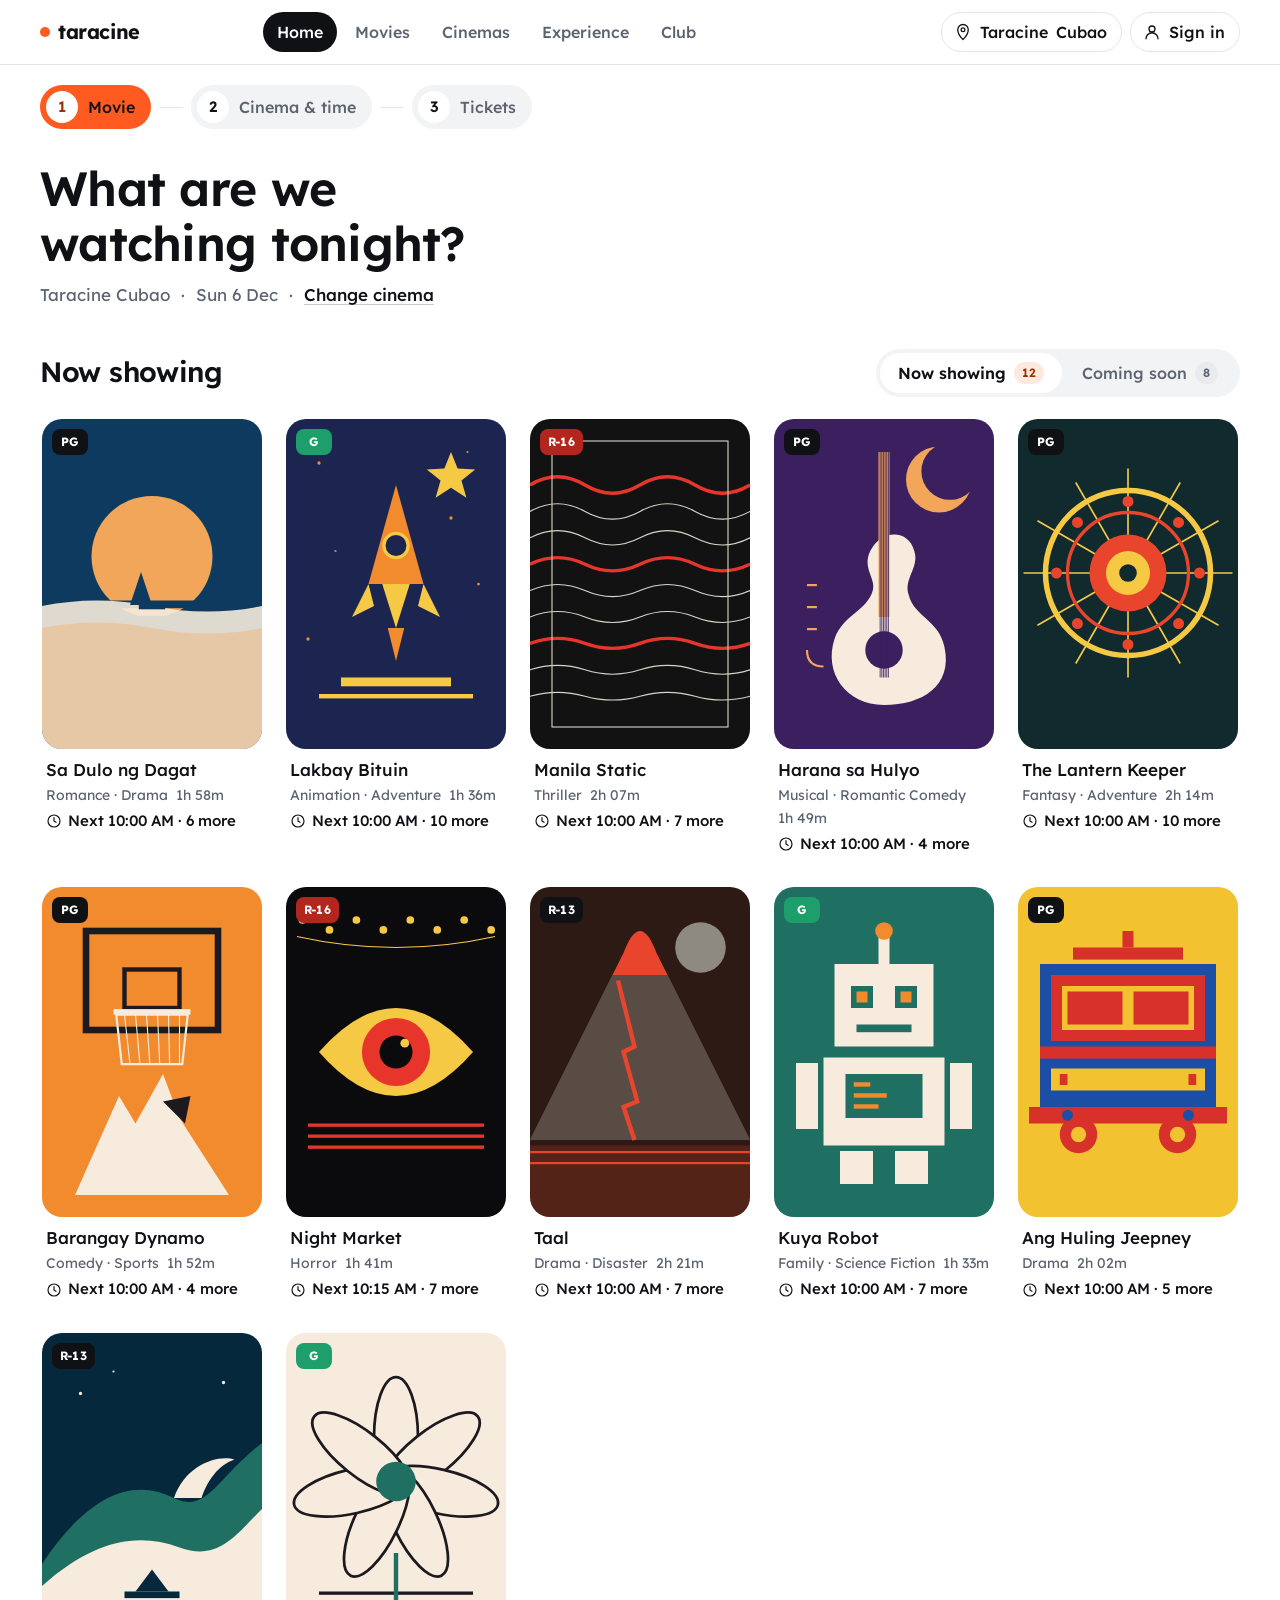
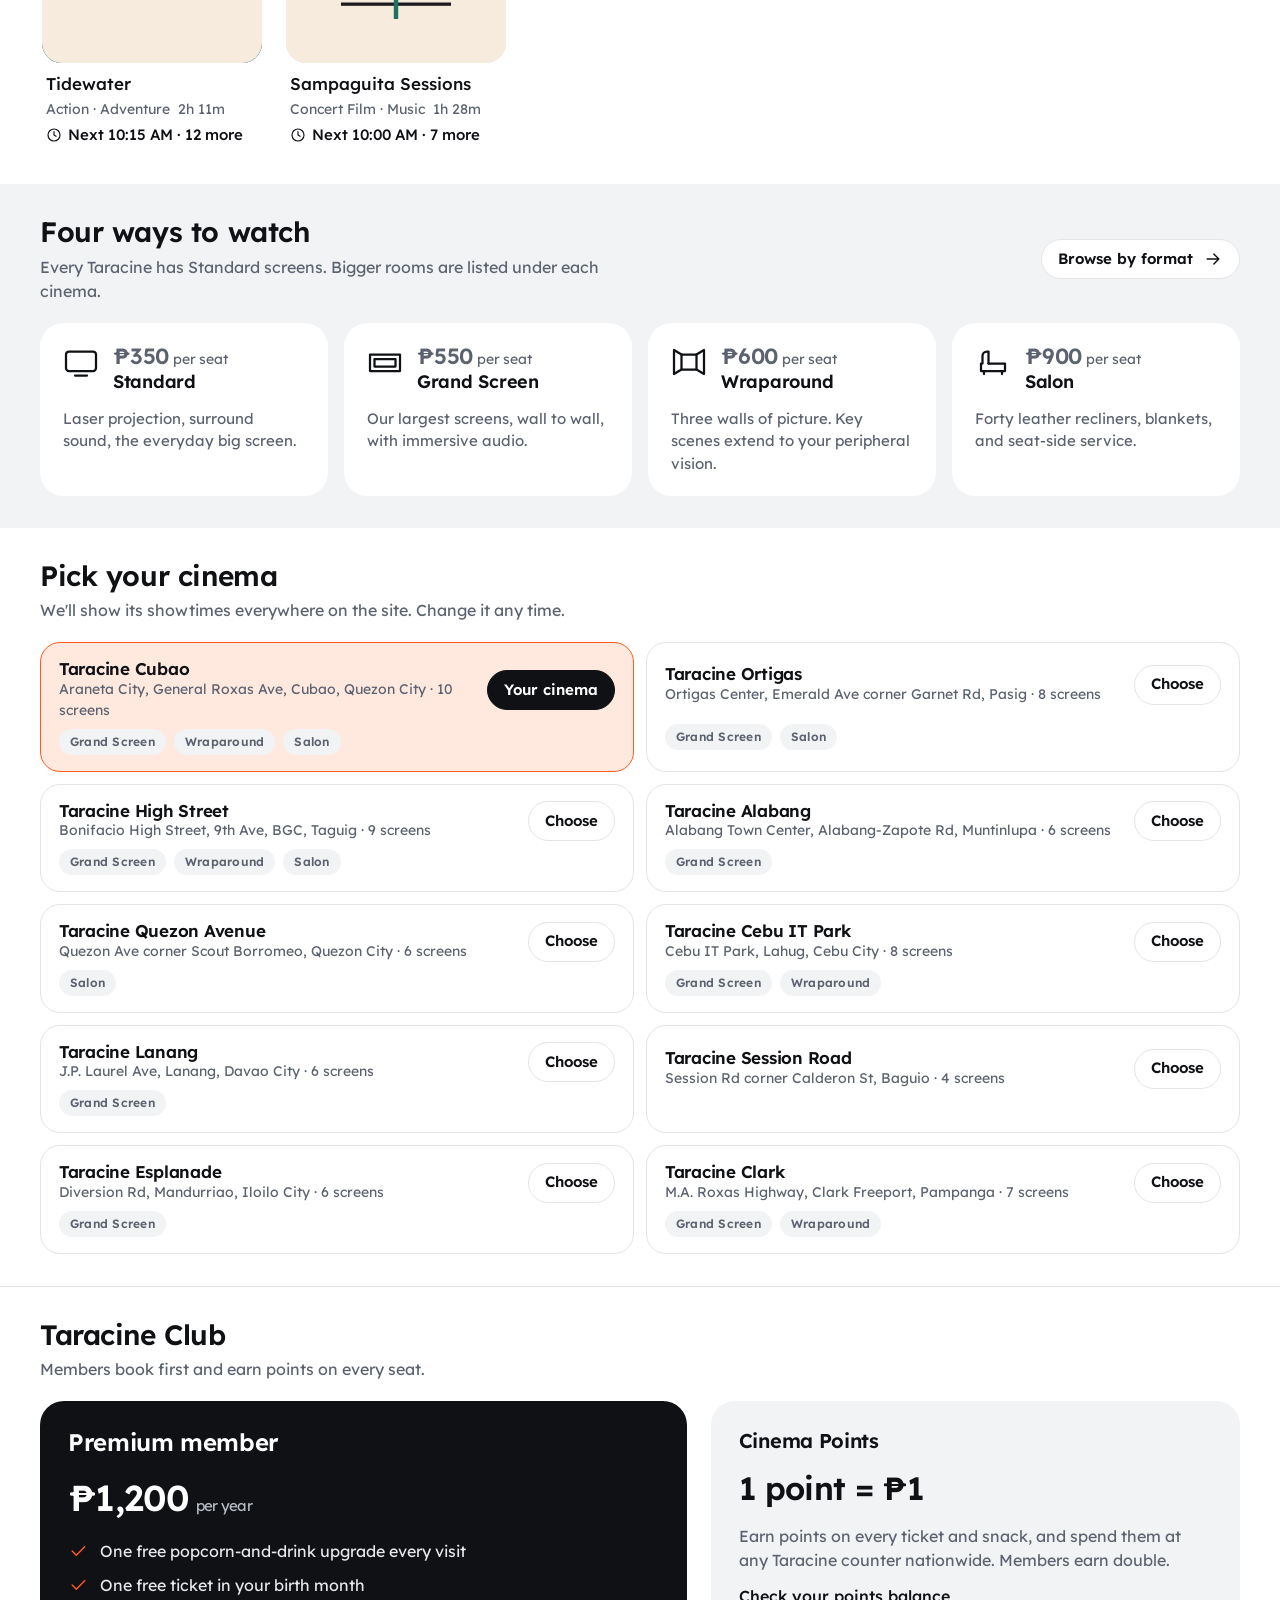
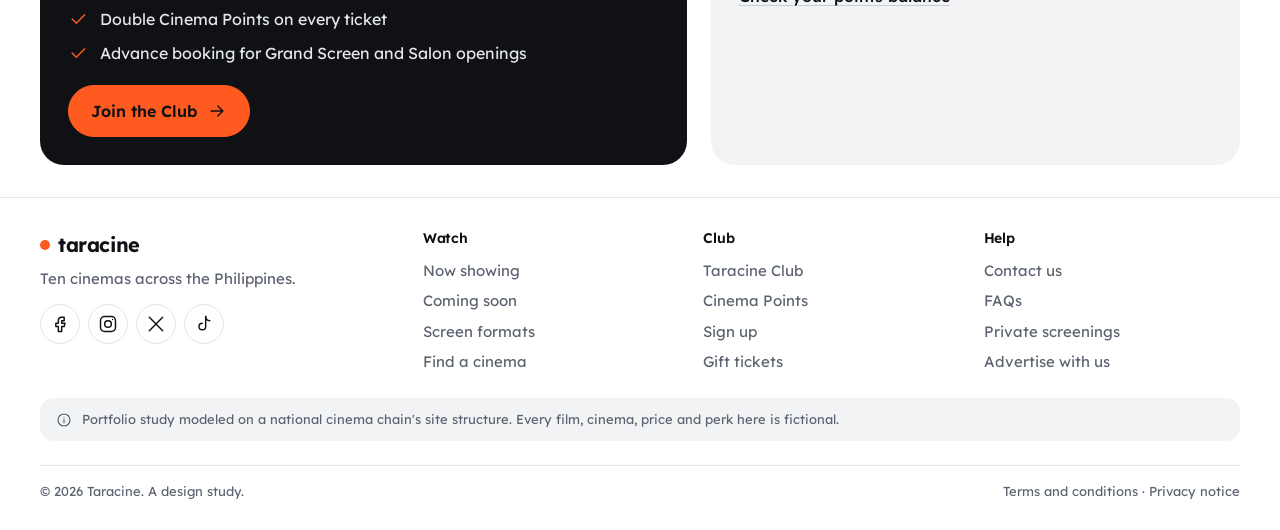
==== index.html @ 1848cc46 "Taracine: Kiosk Clarity cinema site (Home, Movies, Film detail) Portfolio study modeled on SM Cinema" ====
<!doctype html>
<html lang="en">
<head>
<title>Taracine — What are we watching tonight?</title>
<meta charset="utf-8">
<meta name="viewport" content="width=device-width, initial-scale=1, viewport-fit=cover">
<meta name="description" content="Taracine cinemas: tonight's films, next showtimes, and ten cinemas across the Philippines. A design study.">
<meta name="theme-color" content="#FFFFFF">
<link rel="preconnect" href="https://fonts.googleapis.com">
<link rel="preconnect" href="https://fonts.gstatic.com" crossorigin>
<link href="https://fonts.googleapis.com/css2?family=Lexend:wght@400;500;600;700&display=swap" rel="stylesheet">
<link rel="stylesheet" href="assets/css/taracine.css">
<link rel="icon" href="data:image/svg+xml,%3Csvg xmlns='http://www.w3.org/2000/svg' viewBox='0 0 32 32'%3E%3Crect width='32' height='32' rx='8' fill='%230F1115'/%3E%3Ccircle cx='16' cy='16' r='7' fill='%23FF5A1F'/%3E%3C/svg%3E">

</head>
<body data-page="home">
<svg xmlns="http://www.w3.org/2000/svg" style="display:none" aria-hidden="true">
  <symbol id="i-home" viewBox="0 0 24 24"><path d="M3 11l9-8 9 8v9a1 1 0 0 1-1 1h-5v-6h-6v6H4a1 1 0 0 1-1-1z"/></symbol>
  <symbol id="i-film" viewBox="0 0 24 24"><rect x="3" y="4" width="18" height="16" rx="3"/><path d="M8 4v16M16 4v16M3 9h5M3 15h5M16 9h5M16 15h5"/></symbol>
  <symbol id="i-pin" viewBox="0 0 24 24"><path d="M12 22s7-6.5 7-13a7 7 0 0 0-14 0c0 6.5 7 13 7 13z"/><circle cx="12" cy="9" r="2.5"/></symbol>
  <symbol id="i-ticket" viewBox="0 0 24 24"><path d="M3 9V7a2 2 0 0 1 2-2h14a2 2 0 0 1 2 2v2a3 3 0 0 0 0 6v2a2 2 0 0 1-2 2H5a2 2 0 0 1-2-2v-2a3 3 0 0 0 0-6z"/><path d="M13 5v14"/></symbol>
  <symbol id="i-user" viewBox="0 0 24 24"><circle cx="12" cy="8" r="4"/><path d="M4 21a8 8 0 0 1 16 0"/></symbol>
  <symbol id="i-chevron" viewBox="0 0 24 24"><path d="M6 9l6 6 6-6"/></symbol>
  <symbol id="i-arrow" viewBox="0 0 24 24"><path d="M5 12h14M13 6l6 6-6 6"/></symbol>
  <symbol id="i-check" viewBox="0 0 24 24"><path d="M5 12l5 5L20 7"/></symbol>
  <symbol id="i-info" viewBox="0 0 24 24"><circle cx="12" cy="12" r="9"/><path d="M12 11v5M12 8h.01"/></symbol>
  <symbol id="i-clock" viewBox="0 0 24 24"><circle cx="12" cy="12" r="9"/><path d="M12 7v5l3 2"/></symbol>
  <symbol id="i-cal" viewBox="0 0 24 24"><rect x="3" y="5" width="18" height="16" rx="3"/><path d="M3 10h18M8 3v4M16 3v4"/></symbol>
  <symbol id="i-play" viewBox="0 0 24 24"><path d="M7 5v14l11-7z"/></symbol>
  <symbol id="i-open" viewBox="0 0 24 24"><path d="M7 17L17 7M9 7h8v8"/></symbol>
  <symbol id="i-minus" viewBox="0 0 24 24"><path d="M6 12h12"/></symbol>
  <symbol id="i-plus" viewBox="0 0 24 24"><path d="M12 6v12M6 12h12"/></symbol>
  <symbol id="i-screen" viewBox="0 0 24 24"><rect x="2" y="5" width="20" height="13" rx="2"/><path d="M8 21h8"/></symbol>
  <symbol id="i-grand" viewBox="0 0 24 24"><path d="M2 7h20v11H2z"/><path d="M5 10h14v5H5z"/></symbol>
  <symbol id="i-wrap" viewBox="0 0 24 24"><path d="M7 7h10v10H7z"/><path d="M7 7L2 4v16l5-3M17 7l5-3v16l-5-3"/></symbol>
  <symbol id="i-salon" viewBox="0 0 24 24"><path d="M5 13V8a3 3 0 0 1 3-3h1v8"/><path d="M9 13h11v5H4v-5"/><path d="M6 18v2M18 18v2"/></symbol>
  <symbol id="i-fb" viewBox="0 0 24 24"><path d="M14 8h3V4h-3a4 4 0 0 0-4 4v3H7v4h3v6h4v-6h3l1-4h-4V8z"/></symbol>
  <symbol id="i-ig" viewBox="0 0 24 24"><rect x="3" y="3" width="18" height="18" rx="5"/><circle cx="12" cy="12" r="4"/><path d="M17.5 6.5h.01"/></symbol>
  <symbol id="i-x" viewBox="0 0 24 24"><path d="M4 4l16 16M20 4L4 20"/></symbol>
  <symbol id="i-tt" viewBox="0 0 24 24"><path d="M14 3v12a4 4 0 1 1-4-4"/><path d="M14 3c0 3 2 5 5 5"/></symbol>
</svg>

<header class="topbar">
  <div class="wrap topbar__in">
    <a class="wordmark" href="index.html"><i aria-hidden="true"></i>taracine</a>
    <nav class="nav" aria-label="Main">
      <a href="index.html" data-nav="home">Home</a>
      <a href="movies.html" data-nav="movies">Movies</a>
      <a href="index.html#cinemas" data-nav="cinemas">Cinemas</a>
      <a href="index.html#experience" data-nav="experience">Experience</a>
      <a href="index.html#club" data-nav="club">Club</a>
    </nav>
    <div class="topbar__right">
      <a class="pill" href="index.html#cinemas" id="cinema-pill" title="Your cinema"><svg class="icon"><use href="#i-pin"/></svg><span class="long">Taracine </span><span id="cinema-pill-name">Cubao</span></a>
      <a class="pill sign" href="#" id="sign-in"><svg class="icon"><use href="#i-user"/></svg>Sign in</a>
    </div>
  </div>
</header>

<main id="main">
<div class="wrap">
  <nav class="steps" aria-label="Booking steps">
    <span class="step" aria-current="step"><b>1</b><span>Movie</span></span><span class="sep" aria-hidden="true"></span>
    <span class="step"><b>2</b><span>Cinema &amp; time</span></span><span class="sep" aria-hidden="true"></span>
    <span class="step"><b>3</b><span>Tickets</span></span>
  </nav>
  <section class="hero">
    <h1>What are we watching tonight?</h1>
    <p class="sub"><span id="hero-cinema">Taracine Cubao</span> <span aria-hidden="true">·</span> <span id="hero-date">Today</span> <span aria-hidden="true">·</span> <a href="#cinemas">Change cinema</a></p>
  </section>
</div>

<section class="course" id="movies" aria-labelledby="now-title">
  <div class="wrap">
    <div class="course__head">
      <h2 id="now-title">Now showing</h2>
      <div class="seg" role="tablist" aria-label="Film lists">
        <button role="tab" id="tab-now" aria-selected="true" aria-controls="grid-now" data-status="now">Now showing <span class="count" id="count-now"></span></button>
        <button role="tab" id="tab-soon" aria-selected="false" aria-controls="grid-soon" data-status="soon">Coming soon <span class="count" id="count-soon"></span></button>
      </div>
    </div>
    <div class="tiles" id="grid-now" role="tabpanel" aria-labelledby="tab-now"></div>
    <div class="tiles" id="grid-soon" role="tabpanel" aria-labelledby="tab-soon" hidden></div>
  </div>
</section>

<section class="course course--panel" id="experience" aria-labelledby="exp-title">
  <div class="wrap">
    <div class="course__head">
      <div class="lead"><h2 id="exp-title">Four ways to watch</h2><p>Every Taracine has Standard screens. Bigger rooms are listed under each cinema.</p></div>
      <a class="btn btn--ghost btn--sm" href="movies.html">Browse by format<svg class="icon"><use href="#i-arrow"/></svg></a>
    </div>
    <div class="formats">
      <div class="format"><svg class="icon"><use href="#i-screen"/></svg><h3>Standard</h3><p>Laser projection, surround sound, the everyday big screen.</p><p class="price">₱350<small>per seat</small></p></div>
      <div class="format"><svg class="icon"><use href="#i-grand"/></svg><h3>Grand Screen</h3><p>Our largest screens, wall to wall, with immersive audio.</p><p class="price">₱550<small>per seat</small></p></div>
      <div class="format"><svg class="icon"><use href="#i-wrap"/></svg><h3>Wraparound</h3><p>Three walls of picture. Key scenes extend to your peripheral vision.</p><p class="price">₱600<small>per seat</small></p></div>
      <div class="format"><svg class="icon"><use href="#i-salon"/></svg><h3>Salon</h3><p>Forty leather recliners, blankets, and seat-side service.</p><p class="price">₱900<small>per seat</small></p></div>
    </div>
  </div>
</section>

<section class="course" id="cinemas" aria-labelledby="cin-title">
  <div class="wrap">
    <div class="course__head">
      <div class="lead"><h2 id="cin-title">Pick your cinema</h2><p>We'll show its showtimes everywhere on the site. Change it any time.</p></div>
    </div>
    <div class="cinemas" id="cinema-list"></div>
  </div>
</section>

<section class="course" id="club" aria-labelledby="club-title">
  <div class="wrap">
    <div class="course__head"><div class="lead"><h2 id="club-title">Taracine Club</h2><p>Members book first and earn points on every seat.</p></div></div>
    <div class="club">
      <div class="club__card">
        <h3>Premium member</h3>
        <p class="price">₱1,200<small>per year</small></p>
        <ul>
          <li><svg class="icon"><use href="#i-check"/></svg>One free popcorn-and-drink upgrade every visit</li>
          <li><svg class="icon"><use href="#i-check"/></svg>One free ticket in your birth month</li>
          <li><svg class="icon"><use href="#i-check"/></svg>Double Cinema Points on every ticket</li>
          <li><svg class="icon"><use href="#i-check"/></svg>Advance booking for Grand Screen and Salon openings</li>
        </ul>
        <a class="btn" href="#">Join the Club<svg class="icon"><use href="#i-arrow"/></svg></a>
      </div>
      <div class="club__points">
        <h3>Cinema Points</h3>
        <p class="big">1 point = ₱1</p>
        <p>Earn points on every ticket and snack, and spend them at any Taracine counter nationwide. Members earn double.</p>
        <a class="link" href="#">Check your points balance</a>
      </div>
    </div>
  </div>
</section>

<div class="continue" id="continue" data-show="false" aria-live="polite">
  <div class="wrap continue__in">
    <div class="continue__art"><img id="continue-art" src="data:image/svg+xml,%3Csvg xmlns=%27http://www.w3.org/2000/svg%27 viewBox=%270 0 2 3%27%3E%3Crect width=%272%27 height=%273%27 fill=%27%23F2F3F5%27/%3E%3C/svg%3E" alt="" width="40" height="60"></div>
    <div class="continue__text"><b id="continue-title"></b><span id="continue-sub"></span></div>
    <a class="btn" id="continue-btn" href="#">Continue<svg class="icon"><use href="#i-arrow"/></svg></a>
  </div>
</div>

</main>
<footer class="footer">
  <div class="wrap">
    <div class="footer__grid">
      <div class="footer__brand">
        <span class="wordmark"><i aria-hidden="true"></i>taracine</span>
        <p class="muted">Ten cinemas across the Philippines.</p>
        <div class="footer__social">
          <a href="#" aria-label="Taracine on Facebook"><svg class="icon"><use href="#i-fb"/></svg></a>
          <a href="#" aria-label="Taracine on Instagram"><svg class="icon"><use href="#i-ig"/></svg></a>
          <a href="#" aria-label="Taracine on X"><svg class="icon"><use href="#i-x"/></svg></a>
          <a href="#" aria-label="Taracine on TikTok"><svg class="icon"><use href="#i-tt"/></svg></a>
        </div>
      </div>
      <div><h3>Watch</h3><ul><li><a href="movies.html">Now showing</a></li><li><a href="movies.html#soon">Coming soon</a></li><li><a href="index.html#experience">Screen formats</a></li><li><a href="index.html#cinemas">Find a cinema</a></li></ul></div>
      <div><h3>Club</h3><ul><li><a href="index.html#club">Taracine Club</a></li><li><a href="index.html#club">Cinema Points</a></li><li><a href="#">Sign up</a></li><li><a href="#">Gift tickets</a></li></ul></div>
      <div><h3>Help</h3><ul><li><a href="#">Contact us</a></li><li><a href="#">FAQs</a></li><li><a href="#">Private screenings</a></li><li><a href="#">Advertise with us</a></li></ul></div>
    </div>
    <p class="notice"><svg class="icon"><use href="#i-info"/></svg><span>Portfolio study modeled on a national cinema chain's site structure. Every film, cinema, price and perk here is fictional.</span></p>
    <div class="footer__legal"><span>© 2026 Taracine. A design study.</span><span><a href="#">Terms and conditions</a> · <a href="#">Privacy notice</a></span></div>
  </div>
</footer>

<nav class="tabbar" aria-label="Sections">
  <a href="index.html" data-nav="home"><svg class="icon"><use href="#i-home"/></svg>Home</a>
  <a href="movies.html" data-nav="movies"><svg class="icon"><use href="#i-film"/></svg>Movies</a>
  <a href="index.html#cinemas" data-nav="cinemas"><svg class="icon"><use href="#i-pin"/></svg>Cinemas</a>
  <a href="#" id="tab-tickets"><svg class="icon"><use href="#i-ticket"/></svg>Tickets</a>
  <a href="#" id="tab-account"><svg class="icon"><use href="#i-user"/></svg>Account</a>
</nav>

<script src="assets/js/data.js"></script>
<script src="assets/js/app.js"></script>
</body>
</html>
---- assets/css/taracine.css ----
/* Taracine — Kiosk Clarity
   One task per course, oversized targets, a visible step rail, one orange accent rationed by role.
   One typeface (Lexend). White ground, light panels, hairlines. No gradients, no glow, no shadows. */

:root {
  --bg: #FFFFFF;
  --panel: #F2F3F5;
  --panel-2: #E9EBEF;
  --line: #E3E5E9;
  --ink: #0F1115;
  --mid: #5C6370;
  --accent: #FF5A1F;
  --accent-hover: #E84A12;
  --accent-soft: #FFE9DF;
  --accent-ink: #9A3208;
  --on-accent: #0F1115;
  --on-accent-soft: #4A1C09;
  --ok: #1E9E6A;
  --ok-soft: #E3F5EC;
  --warn-ink: #8A4B00;
  --font: "Lexend", system-ui, -apple-system, "Segoe UI", Roboto, sans-serif;
  --r: 20px;
  --r-lg: 24px;
  --r-pill: 999px;
  --max: 1200px;
  --gutter: 24px;
  --tap: 48px;
  --t: 180ms cubic-bezier(0.2, 0.8, 0.2, 1);
}

*, *::before, *::after { box-sizing: border-box; }
html { -webkit-text-size-adjust: 100%; scroll-behavior: smooth; scroll-padding-top: 88px; }
body { margin: 0; background: var(--bg); color: var(--ink); font-family: var(--font); font-size: 1rem; line-height: 1.5; font-feature-settings: "tnum" 1; padding-bottom: 0; }
img, svg { display: block; max-width: 100%; }
[hidden] { display: none !important; }
button, input, select { font: inherit; color: inherit; }
button { cursor: pointer; }
a { color: inherit; text-decoration: none; }
h1, h2, h3 { margin: 0; font-weight: 600; line-height: 1.15; letter-spacing: -0.015em; text-wrap: balance; }
h1 { font-size: 2.5rem; }
h2 { font-size: 1.75rem; }
h3 { font-size: 1.25rem; }
p { margin: 0; }
ul { margin: 0; padding: 0; list-style: none; }
.visually-hidden { position: absolute !important; width: 1px; height: 1px; overflow: hidden; clip: rect(0 0 0 0); white-space: nowrap; }
.muted { color: var(--mid); }

::selection { background: var(--accent-soft); color: var(--ink); }
:focus-visible { outline: 3px solid var(--accent); outline-offset: 2px; border-radius: 6px; }
html { scrollbar-color: #C7CBD2 var(--panel); }
::-webkit-scrollbar { width: 10px; height: 10px; }
::-webkit-scrollbar-track { background: var(--panel); }
::-webkit-scrollbar-thumb { background: #C7CBD2; border-radius: 10px; border: 2px solid var(--panel); }
input { caret-color: var(--accent); accent-color: var(--accent); }

.icon { width: 20px; height: 20px; stroke: currentColor; fill: none; stroke-width: 1.75; stroke-linecap: round; stroke-linejoin: round; flex-shrink: 0; }
.wrap { width: min(var(--max), 100% - var(--gutter) * 2); margin-inline: auto; }

/* ---------- top bar ---------- */
.topbar { position: sticky; top: 0; z-index: 30; background: rgba(255,255,255,0.92); backdrop-filter: saturate(140%) blur(10px); -webkit-backdrop-filter: saturate(140%) blur(10px); border-bottom: 1px solid var(--line); }
.topbar__in { height: 64px; display: flex; align-items: center; gap: 16px; }
.wordmark { display: inline-flex; align-items: center; gap: 8px; font-weight: 700; font-size: 1.25rem; letter-spacing: -0.02em; }
.wordmark i { width: 10px; height: 10px; border-radius: 50%; background: var(--accent); display: inline-block; }
.nav { display: flex; gap: 4px; margin-inline: auto; }
.nav a { display: inline-flex; align-items: center; height: 40px; padding: 0 14px; border-radius: var(--r-pill); font-weight: 500; color: var(--mid); transition: background var(--t), color var(--t); }
.nav a:hover { background: var(--panel); color: var(--ink); }
.nav a[aria-current="page"] { background: var(--ink); color: #fff; }
.topbar__right { display: flex; align-items: center; gap: 8px; margin-left: auto; }
.pill { display: inline-flex; align-items: center; gap: 8px; height: 40px; padding: 0 14px 0 12px; border-radius: var(--r-pill); border: 1px solid var(--line); background: var(--bg); font-weight: 500; white-space: nowrap; transition: background var(--t), border-color var(--t); }
.pill:hover { background: var(--panel); border-color: var(--panel-2); }
.pill .icon { width: 18px; height: 18px; }
.pill--ink { background: var(--ink); color: #fff; border-color: var(--ink); }
.pill--ink:hover { background: #2A2D33; border-color: #2A2D33; }

/* ---------- step rail ---------- */
.steps { display: flex; align-items: center; gap: 8px; padding: 20px 0 8px; overflow-x: auto; scrollbar-width: none; }
.steps::-webkit-scrollbar { display: none; }
.step { display: inline-flex; align-items: center; gap: 10px; min-height: 44px; padding: 6px 16px 6px 6px; border-radius: var(--r-pill); background: var(--panel); color: var(--mid); font-weight: 500; white-space: nowrap; transition: background var(--t), color var(--t); }
.step b { display: grid; place-items: center; width: 32px; height: 32px; border-radius: 50%; background: var(--bg); color: var(--ink); font-weight: 600; font-size: 0.9375rem; }
.step[aria-current="step"] { background: var(--accent); color: var(--on-accent); }
.step[aria-current="step"] b { background: #fff; color: var(--accent-ink); }
.step.done { background: var(--ok-soft); color: var(--ok); }
.step.done b { background: var(--ok); color: #fff; }
.step.done b .icon { width: 16px; height: 16px; stroke-width: 2.5; }
.steps .sep { width: 24px; height: 1px; background: var(--line); flex-shrink: 0; }
a.step:hover { background: var(--panel-2); color: var(--ink); }
a.step[aria-current="step"]:hover { background: var(--accent-hover); color: var(--on-accent); }

/* ---------- hero ---------- */
.hero { padding: 24px 0 8px; display: flex; flex-direction: column; gap: 10px; }
.hero h1 { font-size: clamp(2rem, 1.3rem + 2.4vw, 3rem); max-width: 18ch; }
.hero .sub { color: var(--mid); font-size: 1.0625rem; line-height: 1.6; }
.hero .sub > * + * { margin-left: 6px; }
.hero .sub > span + span:last-child:not([id]) { margin-left: 0; }
.hero .sub a, .link { color: var(--ink); font-weight: 500; text-decoration: underline; text-underline-offset: 3px; text-decoration-color: #C7CBD2; }
.hero .sub a:hover, .link:hover { text-decoration-color: var(--ink); }

/* ---------- courses ---------- */
.course { padding: 32px 0; }
.course + .course { border-top: 1px solid var(--line); }
.course--panel { background: var(--panel); border-top: 0 !important; }
.course--panel + .course { border-top: 0; }
.course__head { display: flex; align-items: center; justify-content: space-between; gap: 16px; flex-wrap: wrap; margin-bottom: 20px; }
.course__head p { color: var(--mid); max-width: 56ch; }
.course__head .lead { flex: 1 1 320px; display: flex; flex-direction: column; gap: 6px; }

/* segmented control */
.seg { display: inline-flex; padding: 4px; background: var(--panel); border-radius: var(--r-pill); gap: 2px; }
.course--panel .seg { background: var(--panel-2); }
.seg button { height: 40px; padding: 0 18px; white-space: nowrap; border: 0; border-radius: var(--r-pill); background: transparent; color: var(--mid); font-weight: 500; display: inline-flex; align-items: center; gap: 8px; transition: background var(--t), color var(--t); }
.seg button:hover { color: var(--ink); }
.seg button[aria-selected="true"] { background: var(--bg); color: var(--ink); font-weight: 600; }
.seg .count { font-size: 0.75rem; font-weight: 600; background: var(--panel-2); color: var(--mid); padding: 2px 8px; border-radius: var(--r-pill); }
.seg button[aria-selected="true"] .count { background: var(--accent-soft); color: var(--accent-ink); }

/* chips */
.chips { display: flex; flex-wrap: wrap; gap: 8px; }
.chip { display: inline-flex; align-items: center; gap: 6px; height: 36px; padding: 0 14px; border-radius: var(--r-pill); border: 1px solid var(--line); background: var(--bg); font-size: 0.9375rem; font-weight: 500; color: var(--ink); transition: background var(--t), border-color var(--t), color var(--t); }
button.chip:hover:not([aria-pressed="true"]) { background: var(--panel); }
.chip[aria-pressed="true"] { background: var(--ink); color: #fff; border-color: var(--ink); }
.chip--sm { height: 26px; padding: 0 10px; font-size: 0.75rem; font-weight: 600; letter-spacing: 0.02em; background: var(--panel); border-color: transparent; color: var(--mid); }
.rating { display: inline-grid; place-items: center; height: 26px; min-width: 36px; padding: 0 8px; border-radius: 8px; background: var(--ink); color: #fff; font-size: 0.75rem; font-weight: 700; letter-spacing: 0.02em; }
.rating--g { background: var(--ok); }
.rating--r16, .rating--r18 { background: #B3261E; }

/* buttons */
.btn { display: inline-flex; align-items: center; justify-content: center; gap: 10px; height: 52px; padding: 0 22px; border-radius: var(--r-pill); border: 1px solid var(--accent); background: var(--accent); color: var(--on-accent); font-weight: 600; font-size: 1rem; white-space: nowrap; transition: background var(--t), border-color var(--t), transform var(--t); }
.btn:hover { background: var(--accent-hover); border-color: var(--accent-hover); }
.btn:active { transform: scale(0.98); }
.btn:disabled { background: var(--panel-2); border-color: var(--panel-2); color: var(--mid); cursor: not-allowed; transform: none; }
.btn--ghost { background: var(--bg); color: var(--ink); border-color: var(--line); }
.btn--ghost:hover { background: var(--panel); border-color: var(--panel-2); }
.btn--ink { background: var(--ink); border-color: var(--ink); color: #fff; }
.btn--ok { color: #fff; }
.btn--ink:hover { background: #2A2D33; border-color: #2A2D33; }
.btn--sm { height: 40px; padding: 0 16px; font-size: 0.9375rem; }
.btn--ok { background: var(--ok); border-color: var(--ok); }

/* ---------- poster tiles ---------- */
.tiles { display: grid; grid-template-columns: repeat(5, minmax(0, 1fr)); gap: 24px 20px; }
.tile { position: relative; display: flex; flex-direction: column; gap: 10px; padding: 8px; margin: -8px; border-radius: var(--r-lg); border: 2px solid transparent; transition: border-color var(--t), background var(--t); cursor: pointer; }
.tile:hover { background: var(--panel); }
.course--panel .tile:hover { background: var(--panel-2); }
.tile[aria-pressed="true"] { border-color: var(--accent); background: var(--accent-soft); }
.tile__art { position: relative; border-radius: var(--r); overflow: hidden; background: var(--panel); aspect-ratio: 2 / 3; }
.tile__art img { width: 100%; height: 100%; object-fit: cover; }
.tile__art .rating { position: absolute; top: 10px; left: 10px; }
.tile__body { display: flex; flex-direction: column; gap: 4px; padding: 0 4px 4px; }
.tile__title { font-weight: 500; font-size: 1.0625rem; line-height: 1.3; transition: font-weight var(--t), font-size var(--t); }
.tile[aria-pressed="true"] .tile__title { font-weight: 600; font-size: 1.125rem; }
.tile__meta { color: var(--mid); font-size: 0.875rem; display: flex; flex-wrap: wrap; gap: 2px 8px; }
.tile__next { font-size: 0.9375rem; font-weight: 500; display: flex; align-items: center; gap: 6px; }
.tile__next .icon { width: 16px; height: 16px; color: var(--ink); }
.tile__next.soon .icon { color: var(--mid); }
.tile__open { position: absolute; top: 18px; right: 18px; width: 36px; height: 36px; border-radius: 50%; background: rgba(255,255,255,0.92); border: 0; display: grid; place-items: center; color: var(--ink); opacity: 0; transition: opacity var(--t), background var(--t); }
.tile:hover .tile__open, .tile:focus-within .tile__open, .tile[aria-pressed="true"] .tile__open { opacity: 1; }
.tile__open:hover { background: #fff; }
.tile__open .icon { width: 18px; height: 18px; }
.rail { display: grid; grid-auto-flow: column; grid-auto-columns: minmax(180px, 1fr); gap: 20px; overflow-x: auto; padding: 8px 8px 12px; margin: -8px -8px -4px; scroll-snap-type: x proximity; scrollbar-width: thin; }
.rail .tile { scroll-snap-align: start; margin: 0; }

/* empty */
.empty { grid-column: 1 / -1; padding: 40px 24px; border-radius: var(--r-lg); background: var(--panel); text-align: center; display: flex; flex-direction: column; gap: 6px; align-items: center; }
.empty h3 { font-size: 1.25rem; }
.empty p { color: var(--mid); max-width: 44ch; }

/* ---------- formats ---------- */
.formats { display: grid; grid-template-columns: repeat(4, minmax(0, 1fr)); gap: 16px; }
.format { background: var(--bg); border-radius: var(--r-lg); padding: 20px 22px; display: grid; grid-template-columns: 36px minmax(0, 1fr); grid-template-areas: "icon price" "icon name" "desc desc"; grid-template-rows: 26px 24px auto; column-gap: 14px; row-gap: 2px; align-items: start; border: 1px solid transparent; transition: border-color var(--t); }
.format .icon { grid-area: icon; }
.format h3 { grid-area: name; }
.format > p:not(.price) { grid-area: desc; margin-top: 10px; }
.format:hover { border-color: var(--line); }
.format .icon { width: 36px; height: 36px; color: var(--ink); stroke-width: 1.5; }
.format h3 { font-size: 1.125rem; }
.format p { color: var(--mid); font-size: 0.9375rem; }
.format .price { grid-area: price; margin: 0; font-weight: 600; font-size: 1.375rem; letter-spacing: -0.01em; line-height: 1.1; }
.format .price small { color: var(--mid); font-weight: 400; font-size: 0.875rem; margin-left: 4px; }

/* ---------- cinemas ---------- */
.cinemas { display: grid; grid-template-columns: repeat(2, minmax(0, 1fr)); gap: 12px; }
.cinema { display: grid; grid-template-columns: minmax(0, 1fr) auto; gap: 8px 16px; align-items: center; padding: 16px 18px; border-radius: var(--r); border: 1px solid var(--line); background: var(--bg); transition: border-color var(--t), background var(--t); }
.cinema:hover { border-color: var(--panel-2); background: var(--panel); }
.cinema[aria-pressed="true"] { border-color: var(--accent); background: var(--accent-soft); }
.cinema h3 { font-size: 1.0625rem; font-weight: 600; }
.cinema p { color: var(--mid); font-size: 0.875rem; }
.cinema .chips { grid-column: 1 / -1; }
.cinema .pick { grid-row: 1; grid-column: 2; }
.cinema[aria-pressed="true"] .pick { background: var(--ink); color: #fff; border-color: var(--ink); }

/* ---------- club ---------- */
.club { display: grid; grid-template-columns: minmax(0, 1.1fr) minmax(0, 0.9fr); gap: 24px; align-items: stretch; }
.club__card { background: var(--ink); color: #fff; border-radius: var(--r-lg); padding: 28px; display: flex; flex-direction: column; gap: 14px; }
.club__card h3 { font-size: 1.5rem; }
.club__card .price { font-size: 2.25rem; font-weight: 600; letter-spacing: -0.02em; }
.club__card .price small { font-size: 0.9375rem; font-weight: 400; color: #B8BCC4; margin-left: 6px; }
.club__card ul { display: grid; gap: 10px; color: #E6E8EC; }
.club__card li { display: grid; grid-template-columns: 22px 1fr; gap: 10px; align-items: start; }
.club__card li .icon { color: var(--accent); margin-top: 2px; }
.club__card .btn { align-self: flex-start; margin-top: 6px; }
.club__points { background: var(--panel); border-radius: var(--r-lg); padding: 28px; display: flex; flex-direction: column; gap: 12px; }
.club__points h3 { font-size: 1.25rem; }
.club__points p { color: var(--mid); }
.club__points .big { font-size: 2rem; font-weight: 600; color: var(--ink); letter-spacing: -0.02em; }

/* ---------- film detail ---------- */
.film { display: grid; grid-template-columns: 260px minmax(0, 1fr); gap: 32px; padding: 24px 0 32px; align-items: start; }
.film__art { border-radius: var(--r); overflow: hidden; background: var(--panel); aspect-ratio: 2 / 3; }
.film__art img { width: 100%; height: 100%; object-fit: cover; }
.film__info { display: flex; flex-direction: column; gap: 14px; }
.film__info h1 { font-size: clamp(2rem, 1.3rem + 2.4vw, 3rem); }
.film__info .tag { font-size: 1.125rem; color: var(--mid); }
.specs { display: grid; grid-template-columns: repeat(3, minmax(0, 1fr)); gap: 12px; margin-top: 6px; }
.specs div { background: var(--panel); border-radius: 16px; padding: 12px 14px; }
.specs dt { font-size: 0.75rem; color: var(--mid); font-weight: 500; }
.specs dd { margin: 2px 0 0; font-weight: 500; font-size: 0.9375rem; }
.synopsis { max-width: 66ch; color: var(--ink); line-height: 1.6; }
.synopsis p + p { margin-top: 0.75em; }
.actions { display: flex; gap: 10px; flex-wrap: wrap; }

/* cinema & time */
.picker { display: grid; grid-template-columns: minmax(0, 1fr); gap: 20px; }
.picker__row { display: flex; flex-direction: column; gap: 10px; min-width: 0; }
.picker__row > .label { font-weight: 600; font-size: 0.9375rem; display: flex; align-items: center; justify-content: space-between; gap: 12px; }
.picker__row > .label span { color: var(--mid); font-weight: 400; }
.scroll { display: flex; gap: 8px; overflow-x: auto; padding: 4px; margin: -4px; scrollbar-width: none; }
.scroll::-webkit-scrollbar { display: none; }
.cpill { flex: 0 0 auto; display: inline-flex; flex-direction: column; align-items: flex-start; justify-content: center; min-height: 56px; padding: 8px 16px; border-radius: 16px; border: 1px solid var(--line); background: var(--bg); line-height: 1.2; transition: background var(--t), border-color var(--t); }
.cpill b { font-weight: 600; font-size: 0.9375rem; }
.cpill small { color: var(--mid); font-size: 0.75rem; }
.cpill:hover { background: var(--panel); }
.cpill[aria-pressed="true"] { background: var(--ink); color: #fff; border-color: var(--ink); }
.cpill[aria-pressed="true"] small { color: #B8BCC4; }
.dates { display: grid; grid-template-columns: repeat(7, minmax(0, 1fr)); gap: 8px; }
.date { display: flex; flex-direction: column; align-items: center; justify-content: center; gap: 2px; min-height: 64px; border-radius: 16px; border: 1px solid var(--line); background: var(--bg); line-height: 1.1; transition: background var(--t), border-color var(--t); }
.date small { font-size: 0.75rem; color: var(--mid); font-weight: 500; }
.date b { font-weight: 600; font-size: 1.125rem; }
.date:hover { background: var(--panel); }
.date[aria-pressed="true"] { background: var(--accent); border-color: var(--accent); color: var(--on-accent); }
.date[aria-pressed="true"] small { color: var(--on-accent-soft); }

.sessions { display: grid; gap: 12px; }
.group { border: 1px solid var(--line); border-radius: var(--r-lg); padding: 18px 20px; display: flex; flex-direction: column; gap: 14px; transition: opacity var(--t); }
.group.dim { opacity: 0.4; }
.group__head { display: flex; align-items: baseline; justify-content: space-between; gap: 12px; flex-wrap: wrap; }
.group__head h3 { font-size: 1.125rem; }
.group__head .price { font-weight: 600; }
.group__head p { flex-basis: 100%; color: var(--mid); font-size: 0.9375rem; }
.times { display: flex; flex-wrap: wrap; gap: 10px; }
.time { position: relative; display: inline-flex; flex-direction: column; align-items: flex-start; gap: 2px; min-width: 112px; min-height: 60px; padding: 10px 14px; border-radius: 16px; border: 1px solid var(--line); background: var(--bg); line-height: 1.15; transition: background var(--t), border-color var(--t), color var(--t); }
.time b { font-weight: 600; font-size: 1.0625rem; }
.time small { font-size: 0.75rem; color: var(--mid); }
.time:hover:not(:disabled) { background: var(--panel); }
.time[aria-pressed="true"] { background: var(--accent); border-color: var(--accent); color: var(--on-accent); }
.time[aria-pressed="true"] small { color: var(--on-accent-soft); }
.time.past { background: var(--panel); border-color: transparent; color: var(--mid); cursor: not-allowed; }
.time.past b { text-decoration: line-through; text-decoration-thickness: 2px; }
.time.soldout { border-style: dashed; color: var(--mid); cursor: not-allowed; }
.time.few small { color: var(--accent-ink); font-weight: 600; }
.time[aria-pressed="true"].few small { color: var(--on-accent); }
.time.next::after { content: "Next"; position: absolute; top: -9px; right: 12px; background: var(--ink); color: #fff; font-size: 0.625rem; font-weight: 600; letter-spacing: 0.04em; padding: 2px 7px; border-radius: var(--r-pill); }
.time[aria-pressed="true"].next::after { background: var(--ink); color: #fff; }
.legend { display: flex; flex-wrap: wrap; gap: 14px; color: var(--mid); font-size: 0.8125rem; }
.legend i { display: inline-block; width: 14px; height: 14px; border-radius: 4px; border: 1px solid var(--line); vertical-align: -2px; margin-right: 6px; }
.legend i.k-past { background: var(--panel); border-color: transparent; }
.legend i.k-sold { border-style: dashed; }
.legend i.k-next { background: var(--ink); border-color: var(--ink); }

/* tickets step */
.tickets { display: grid; grid-template-columns: minmax(0, 1fr) 360px; gap: 24px; align-items: start; }
.summary { background: var(--panel); border-radius: var(--r-lg); padding: 22px; display: grid; gap: 8px; }
.summary .row { display: flex; justify-content: space-between; gap: 12px; }
.summary .row span:first-child { color: var(--mid); }
.summary .total { border-top: 1px solid var(--panel-2); padding-top: 10px; margin-top: 4px; font-weight: 600; font-size: 1.25rem; }
.qty { display: inline-flex; align-items: center; border: 1px solid var(--line); border-radius: var(--r-pill); height: 52px; }
.qty button { width: 52px; height: 100%; border: 0; background: transparent; display: grid; place-items: center; color: var(--ink); border-radius: var(--r-pill); }
.qty button:hover:not(:disabled) { background: var(--panel); }
.qty button:disabled { color: var(--line); cursor: not-allowed; }
.qty output { min-width: 40px; text-align: center; font-weight: 600; font-size: 1.125rem; }
.state { display: flex; align-items: center; gap: 8px; padding: 12px 14px; border-radius: 14px; background: var(--ok-soft); color: #0F6B47; font-weight: 500; font-size: 0.9375rem; }
.state .icon { color: var(--ok); }
.state--info { background: var(--panel); color: var(--mid); }
.state--warn { background: #FFF3E0; color: var(--warn-ink); }
.state--warn .icon { color: #C76A00; }

/* ---------- continue bar ---------- */
.continue[data-show="false"] { visibility: hidden; transition: transform 220ms cubic-bezier(0.2, 0.8, 0.2, 1), visibility 0s linear 220ms; }
.continue { position: fixed; left: 0; right: 0; bottom: 0; z-index: 40; background: rgba(255,255,255,0.96); border-top: 1px solid var(--line); transform: translateY(100%); transition: transform 220ms cubic-bezier(0.2, 0.8, 0.2, 1); }
.continue[data-show="true"] { transform: translateY(0); }
.continue__in { min-height: 76px; display: flex; align-items: center; gap: 16px; padding: 12px 0; }
.continue__art { width: 40px; height: 60px; border-radius: 8px; overflow: hidden; background: var(--panel); flex-shrink: 0; }
.continue__art img { width: 100%; height: 100%; object-fit: cover; }
.continue__text { flex: 1 1 auto; min-width: 0; display: flex; flex-direction: column; line-height: 1.25; }
.continue__text b { font-weight: 600; white-space: nowrap; overflow: hidden; text-overflow: ellipsis; }
.continue__text span { color: var(--mid); font-size: 0.875rem; white-space: nowrap; overflow: hidden; text-overflow: ellipsis; }
.continue .btn { margin-left: auto; }
body[data-bar="true"] { padding-bottom: 92px; }

/* ---------- tab bar (mobile) ---------- */
.tabbar { display: none; }

/* ---------- footer ---------- */
.footer { border-top: 1px solid var(--line); padding: 32px 0 28px; color: var(--mid); font-size: 0.9375rem; }
.footer__grid { display: grid; grid-template-columns: 1.4fr 1fr 1fr 1fr; gap: 24px; }
.footer h3 { font-size: 0.875rem; font-weight: 600; color: var(--ink); margin-bottom: 10px; }
.footer li { padding: 4px 0; }
.footer li a:hover { color: var(--ink); text-decoration: underline; text-underline-offset: 3px; }
.footer__brand { display: flex; flex-direction: column; gap: 8px; color: var(--ink); }
.footer__social { display: flex; gap: 8px; margin-top: 6px; }
.footer__social a { width: 40px; height: 40px; border-radius: 50%; border: 1px solid var(--line); display: grid; place-items: center; color: var(--ink); }
.footer__social a:hover { background: var(--panel); }
.footer__legal { margin-top: 24px; padding-top: 16px; border-top: 1px solid var(--line); display: flex; justify-content: space-between; gap: 12px; flex-wrap: wrap; font-size: 0.8125rem; }
.notice { display: flex; gap: 10px; align-items: flex-start; padding: 12px 16px; border-radius: 14px; background: var(--panel); color: var(--mid); font-size: 0.8125rem; margin-top: 20px; }
.notice .icon { width: 16px; height: 16px; margin-top: 2px; }

/* ---------- motion ---------- */
@media (prefers-reduced-motion: reduce) {
  *, *::before, *::after { transition: none !important; animation: none !important; }
  html { scroll-behavior: auto; }
}

/* ---------- responsive ---------- */
@media (max-width: 1100px) {
  .tiles { grid-template-columns: repeat(4, minmax(0, 1fr)); }
  .formats { grid-template-columns: repeat(2, minmax(0, 1fr)); }
  .tickets { grid-template-columns: 1fr; }
  .footer__grid { grid-template-columns: 1fr 1fr; }
}
@media (max-width: 820px) {
  :root { --gutter: 16px; }
  .nav { display: none; }
  .topbar__in { height: 60px; }
  .topbar__right .pill span.long { display: none; }
  .sign { display: none; }
  .tiles { grid-template-columns: repeat(2, minmax(0, 1fr)); gap: 20px 14px; }
  .seg { display: flex; width: 100%; }
  .seg button { flex: 1; justify-content: center; padding: 0 10px; font-size: 0.9375rem; }
  .course__head .seg { order: -1; }
  .course__head > #now-title { position: absolute; width: 1px; height: 1px; overflow: hidden; clip: rect(0 0 0 0); white-space: nowrap; }
  #movies .course__head { margin-bottom: 16px; }
  .step:not([aria-current="step"]):not(.done) span { display: none; }
  .step:not([aria-current="step"]):not(.done) { padding-right: 6px; }
  .steps .sep { width: 12px; }
  .tile { padding: 6px; margin: -6px; }
  .tile__open { opacity: 1; top: 14px; right: 14px; }
  .rail { grid-auto-columns: 150px; }
  .cinemas { grid-template-columns: 1fr; }
  .club { grid-template-columns: 1fr; }
  .film { grid-template-columns: 1fr; gap: 20px; }
  .film__art { max-width: 200px; }
  .dates { grid-template-columns: repeat(4, minmax(0, 1fr)); }
  .time { min-width: calc(50% - 5px); }
  .footer__grid { grid-template-columns: 1fr; gap: 20px; }
  body { padding-bottom: 72px; }
  body[data-bar="true"] { padding-bottom: 164px; }
  .continue { bottom: 64px; }
  .continue__in { min-height: 72px; }
  .continue .btn { padding: 0 18px; }
  .tabbar { position: fixed; left: 0; right: 0; bottom: 0; z-index: 50; display: grid; grid-template-columns: repeat(5, 1fr); height: 64px; background: rgba(255,255,255,0.96); border-top: 1px solid var(--line); padding-bottom: env(safe-area-inset-bottom); }
  .tabbar a { display: flex; flex-direction: column; align-items: center; justify-content: center; gap: 3px; color: var(--mid); font-size: 0.6875rem; font-weight: 500; }
  .tabbar a .icon { width: 22px; height: 22px; }
  .tabbar a[aria-current="page"] { color: var(--accent); }
  .tabbar a[aria-current="page"] .icon { stroke-width: 2.25; }
}
@media (max-width: 420px) {
  .tile__title { font-size: 1rem; }
  .tile[aria-pressed="true"] .tile__title { font-size: 1.0625rem; }
  .continue__text span { display: none; }
  .continue__text b { white-space: normal; display: -webkit-box; -webkit-line-clamp: 2; -webkit-box-orient: vertical; overflow: hidden; }
}
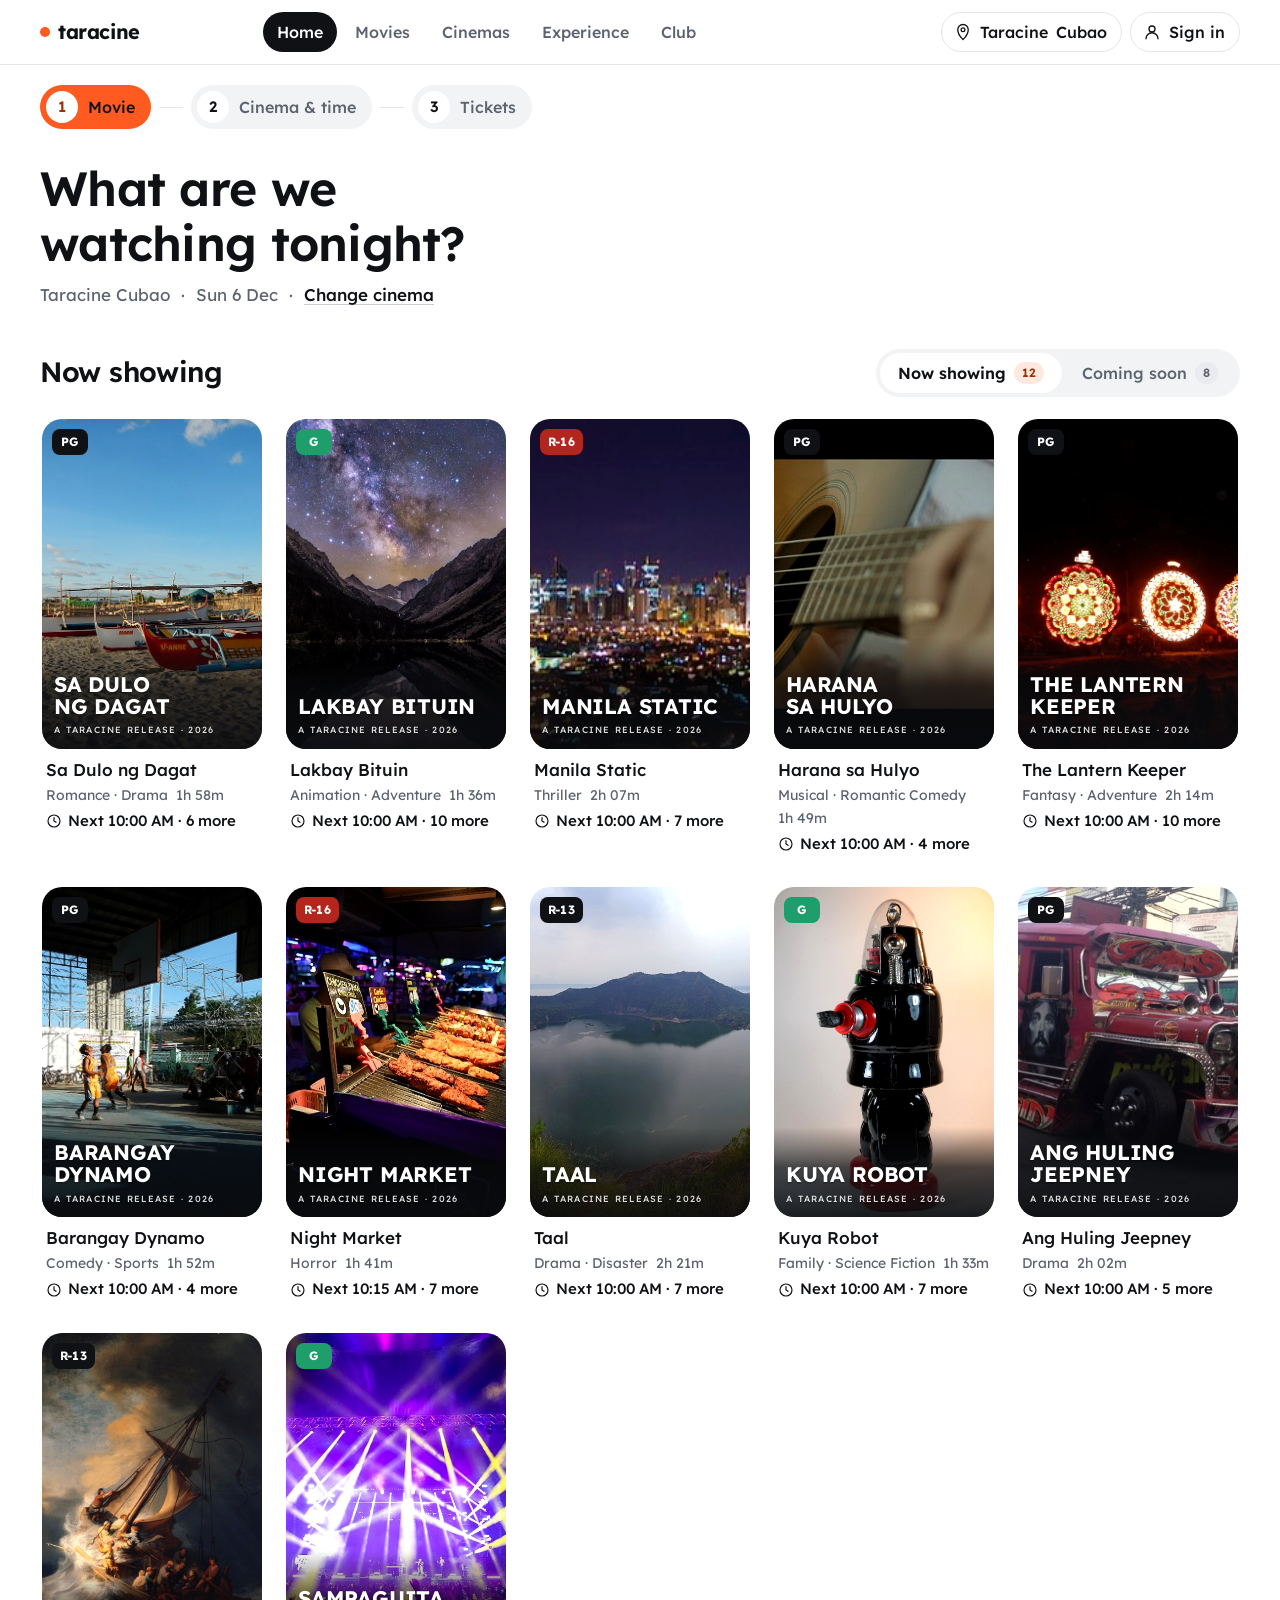
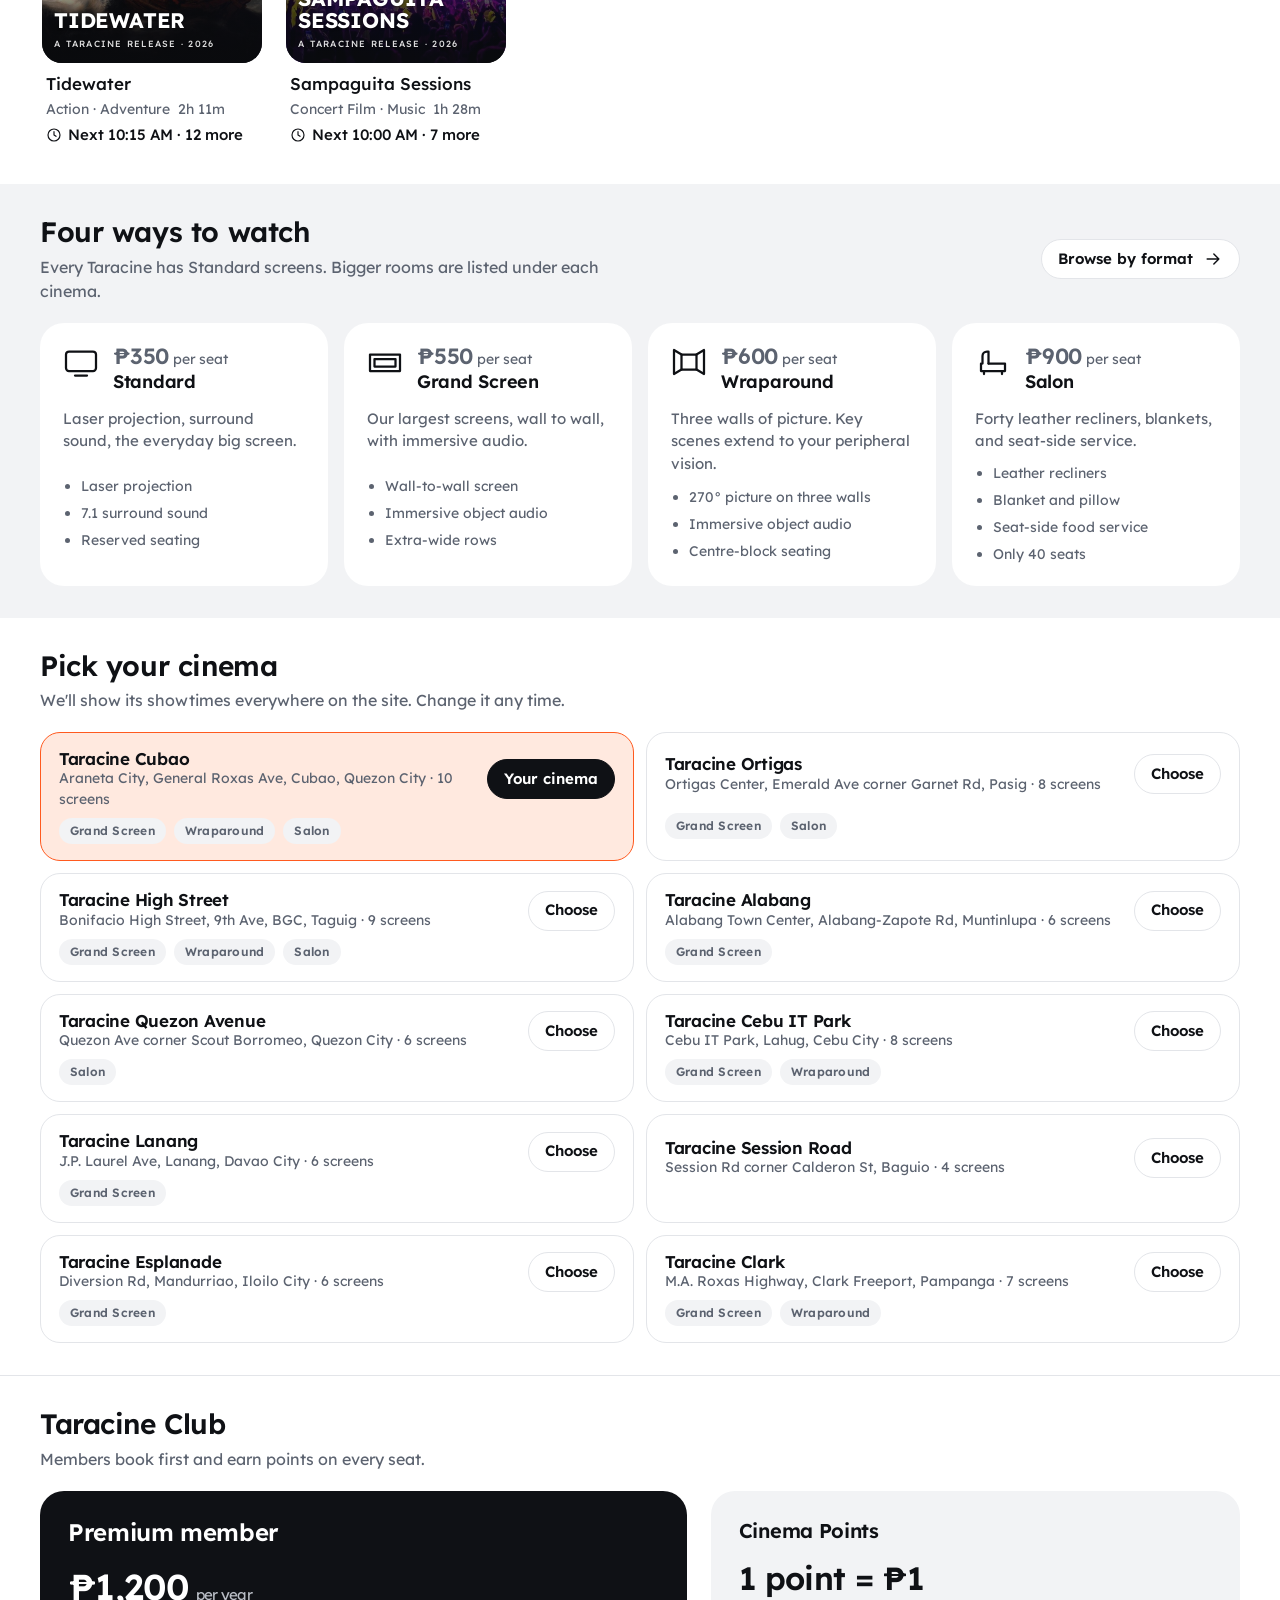
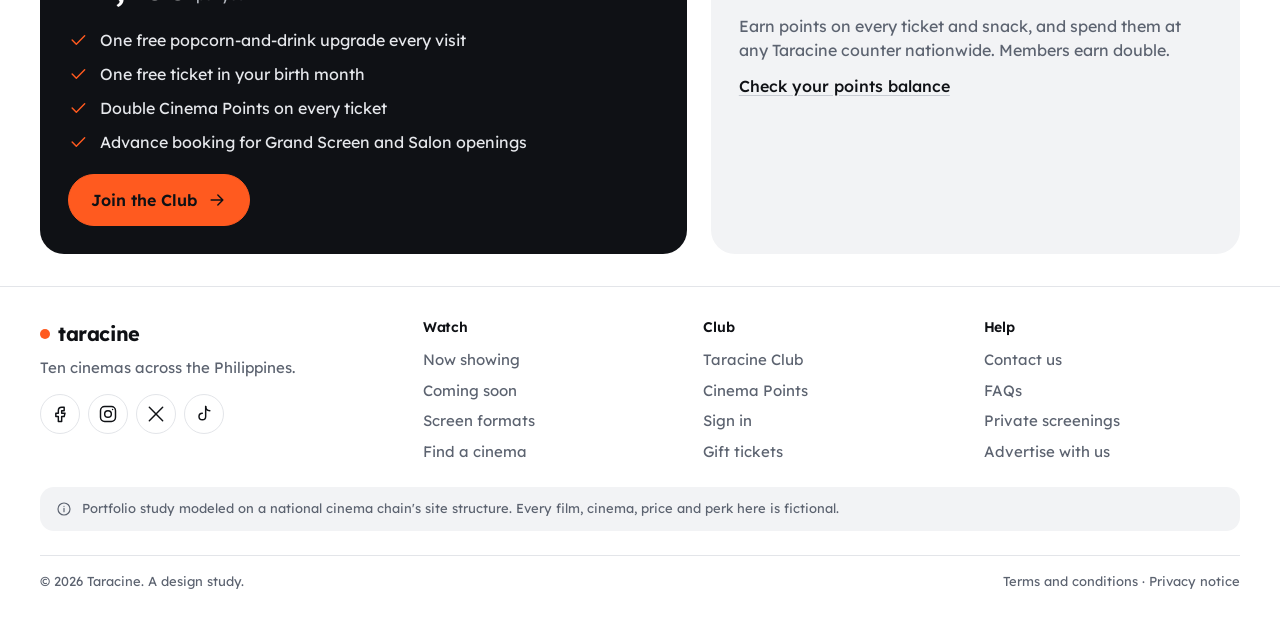
==== commit b2ce8acb: "Live seat picker and photographic posters - Seats step on the film page: generated per-format seat m" ====
--- a/index.html
+++ b/index.html
@@ -38,6 +38,8 @@
   <symbol id="i-ig" viewBox="0 0 24 24"><rect x="3" y="3" width="18" height="18" rx="5"/><circle cx="12" cy="12" r="4"/><path d="M17.5 6.5h.01"/></symbol>
   <symbol id="i-x" viewBox="0 0 24 24"><path d="M4 4l16 16M20 4L4 20"/></symbol>
   <symbol id="i-tt" viewBox="0 0 24 24"><path d="M14 3v12a4 4 0 1 1-4-4"/><path d="M14 3c0 3 2 5 5 5"/></symbol>
+  <symbol id="i-wheel" viewBox="0 0 24 24"><circle cx="13" cy="4" r="2"/><path d="M11 7v6h5l3 6"/><path d="M8.5 11.5a5 5 0 1 0 7 7"/></symbol>
+  <symbol id="i-reset" viewBox="0 0 24 24"><path d="M3 12a9 9 0 1 0 3-6.7"/><path d="M3 4v5h5"/></symbol>
 </svg>
 
 <header class="topbar">
@@ -52,7 +54,7 @@
     </nav>
     <div class="topbar__right">
       <a class="pill" href="index.html#cinemas" id="cinema-pill" title="Your cinema"><svg class="icon"><use href="#i-pin"/></svg><span class="long">Taracine </span><span id="cinema-pill-name">Cubao</span></a>
-      <a class="pill sign" href="#" id="sign-in"><svg class="icon"><use href="#i-user"/></svg>Sign in</a>
+      <a class="pill sign" href="login.html" id="sign-in" data-nav="login"><svg class="icon"><use href="#i-user"/></svg>Sign in</a>
     </div>
   </div>
 </header>
@@ -90,12 +92,7 @@
       <div class="lead"><h2 id="exp-title">Four ways to watch</h2><p>Every Taracine has Standard screens. Bigger rooms are listed under each cinema.</p></div>
       <a class="btn btn--ghost btn--sm" href="movies.html">Browse by format<svg class="icon"><use href="#i-arrow"/></svg></a>
     </div>
-    <div class="formats">
-      <div class="format"><svg class="icon"><use href="#i-screen"/></svg><h3>Standard</h3><p>Laser projection, surround sound, the everyday big screen.</p><p class="price">₱350<small>per seat</small></p></div>
-      <div class="format"><svg class="icon"><use href="#i-grand"/></svg><h3>Grand Screen</h3><p>Our largest screens, wall to wall, with immersive audio.</p><p class="price">₱550<small>per seat</small></p></div>
-      <div class="format"><svg class="icon"><use href="#i-wrap"/></svg><h3>Wraparound</h3><p>Three walls of picture. Key scenes extend to your peripheral vision.</p><p class="price">₱600<small>per seat</small></p></div>
-      <div class="format"><svg class="icon"><use href="#i-salon"/></svg><h3>Salon</h3><p>Forty leather recliners, blankets, and seat-side service.</p><p class="price">₱900<small>per seat</small></p></div>
-    </div>
+    <div class="formats" id="formats"></div>
   </div>
 </section>
 
@@ -156,7 +153,7 @@
         </div>
       </div>
       <div><h3>Watch</h3><ul><li><a href="movies.html">Now showing</a></li><li><a href="movies.html#soon">Coming soon</a></li><li><a href="index.html#experience">Screen formats</a></li><li><a href="index.html#cinemas">Find a cinema</a></li></ul></div>
-      <div><h3>Club</h3><ul><li><a href="index.html#club">Taracine Club</a></li><li><a href="index.html#club">Cinema Points</a></li><li><a href="#">Sign up</a></li><li><a href="#">Gift tickets</a></li></ul></div>
+      <div><h3>Club</h3><ul><li><a href="index.html#club">Taracine Club</a></li><li><a href="index.html#club">Cinema Points</a></li><li><a href="login.html">Sign in</a></li><li><a href="#">Gift tickets</a></li></ul></div>
       <div><h3>Help</h3><ul><li><a href="#">Contact us</a></li><li><a href="#">FAQs</a></li><li><a href="#">Private screenings</a></li><li><a href="#">Advertise with us</a></li></ul></div>
     </div>
     <p class="notice"><svg class="icon"><use href="#i-info"/></svg><span>Portfolio study modeled on a national cinema chain's site structure. Every film, cinema, price and perk here is fictional.</span></p>
@@ -169,7 +166,7 @@
   <a href="movies.html" data-nav="movies"><svg class="icon"><use href="#i-film"/></svg>Movies</a>
   <a href="index.html#cinemas" data-nav="cinemas"><svg class="icon"><use href="#i-pin"/></svg>Cinemas</a>
   <a href="#" id="tab-tickets"><svg class="icon"><use href="#i-ticket"/></svg>Tickets</a>
-  <a href="#" id="tab-account"><svg class="icon"><use href="#i-user"/></svg>Account</a>
+  <a href="login.html" id="tab-account" data-nav="login"><svg class="icon"><use href="#i-user"/></svg>Account</a>
 </nav>
 
 <script src="assets/js/data.js"></script>
--- a/assets/css/taracine.css
+++ b/assets/css/taracine.css
@@ -368,3 +368,87 @@
   .continue__text span { display: none; }
   .continue__text b { white-space: normal; display: -webkit-box; -webkit-line-clamp: 2; -webkit-box-orient: vertical; overflow: hidden; }
 }
+
+/* ---------- login form (Week 9 lesson pattern: .error / .valid-message / input.invalid / input.valid) ---------- */
+.login { display: grid; grid-template-columns: minmax(0, 480px) minmax(0, 1fr); gap: 24px; align-items: start; }
+.login__card { border: 1px solid var(--line); border-radius: var(--r-lg); padding: 24px; display: grid; gap: 16px; }
+.login__side { background: var(--panel); border-radius: var(--r-lg); padding: 24px; display: grid; gap: 12px; align-content: start; }
+.login__side h3 { font-size: 1.125rem; }
+.login__fine { font-size: 0.875rem; }
+.login__fine code { font-family: ui-monospace, SFMono-Regular, Menlo, monospace; font-size: 0.8125rem; background: var(--panel); padding: 1px 6px; border-radius: 6px; }
+#loginForm { display: grid; gap: 16px; }
+.fgroup { display: grid; gap: 6px; }
+.fgroup label { font-weight: 600; font-size: 0.9375rem; }
+.input { height: 52px; border-radius: 14px; border: 1px solid var(--line); background: var(--bg); padding: 0 16px; font-size: 1rem; width: 100%; transition: border-color var(--t), background var(--t); }
+.input::placeholder { color: #9AA0A8; }
+.input:hover { border-color: #C7CBD2; }
+.input:focus { outline: none; border-color: var(--ink); }
+.input:focus-visible { outline: 3px solid var(--accent); outline-offset: 2px; }
+.input.invalid { border-color: #B3261E; background: #FFF5F4; }
+.input.valid { border-color: var(--ok); }
+.msg { min-height: 1.2em; font-size: 0.8125rem; color: var(--mid); }
+.msg.error { color: #B3261E; font-weight: 500; }
+.msg.valid-message { color: #0F6B47; font-weight: 500; }
+.checks { display: flex; flex-wrap: wrap; gap: 8px 20px; }
+.check { display: inline-flex; align-items: center; gap: 10px; min-height: 44px; font-size: 0.9375rem; cursor: pointer; }
+.check input { width: 20px; height: 20px; margin: 0; accent-color: var(--accent); }
+#loginForm .btn { justify-self: start; }
+button.link { background: none; border: 0; padding: 0; font: inherit; cursor: pointer; }
+.perks { display: grid; gap: 6px; font-size: 0.875rem; color: var(--mid); padding-left: 18px; list-style: disc; }
+.format .perks { grid-area: perks; margin-top: 8px; }
+.format { grid-template-areas: "icon price" "icon name" "desc desc" "perks perks"; }
+.seats-line { font-size: 0.9375rem; color: var(--mid); }
+.seats-line b { color: var(--ink); font-weight: 600; }
+@media (max-width: 820px) {
+  .login { grid-template-columns: 1fr; }
+}
+
+/* ---------- photographic posters: photo + title block composited in HTML ---------- */
+.tile__art, .film__art { position: relative; }
+.poster-cap { position: absolute; left: 0; right: 0; bottom: 0; padding: 36px 12px 12px; color: #fff; background: linear-gradient(to top, rgba(10,11,14,0.92) 0%, rgba(10,11,14,0.72) 55%, rgba(10,11,14,0) 100%); text-shadow: 0 1px 2px rgba(0,0,0,0.5); }
+.poster-cap b { display: block; font-weight: 700; font-size: clamp(1rem, 0.6rem + 0.9vw, 1.375rem); line-height: 1.05; letter-spacing: -0.01em; text-transform: uppercase; text-wrap: balance; }
+.poster-cap small { display: block; margin-top: 6px; font-size: 0.5625rem; letter-spacing: 0.14em; text-transform: uppercase; opacity: 0.85; font-weight: 500; }
+.film__art .poster-cap b { font-size: 1.5rem; }
+.film__art .poster-cap { padding: 48px 16px 16px; }
+.tile__art img.photo { filter: saturate(1.05) contrast(1.05); }
+
+/* ---------- seat picker ---------- */
+.seatmap { border: 1px solid var(--line); border-radius: var(--r-lg); padding: 20px; display: grid; gap: 16px; }
+.seatmap__legend { display: flex; flex-wrap: wrap; gap: 8px 20px; font-size: 0.875rem; color: var(--mid); align-items: center; }
+.seatmap__legend span { display: inline-flex; align-items: center; gap: 8px; }
+.seatmap__legend i { width: 18px; height: 18px; border-radius: 6px; display: inline-block; background: var(--panel-2); }
+.seatmap__legend i.k-free { background: var(--ink); }
+.seatmap__legend i.k-mine { background: var(--ok); }
+.seatmap__legend i.k-other { background: #FFD9CC; border: 1px solid var(--accent); }
+.seatmap__legend .icon { width: 18px; height: 18px; color: var(--ink); }
+.screen { margin: 4px auto 0; width: min(70%, 560px); height: 28px; border-radius: 6px 6px 18px 18px; background: var(--panel-2); color: var(--mid); font-size: 0.75rem; font-weight: 600; display: grid; place-items: center; letter-spacing: 0.04em; }
+.rows { display: grid; gap: 6px; overflow-x: auto; padding: 8px 4px 4px; justify-items: center; }
+.row { display: grid; grid-template-columns: 24px 1fr 24px; align-items: center; gap: 10px; }
+.row.gap { margin-top: 18px; }
+.row > small { font-size: 0.75rem; font-weight: 600; color: var(--mid); text-align: center; }
+.row__seats { display: flex; gap: 5px; }
+.seat { width: 28px; height: 26px; border-radius: 8px 8px 6px 6px; border: 0; background: var(--ink); cursor: pointer; padding: 0; position: relative; transition: background var(--t), transform var(--t); color: #fff; }
+.seat:hover:not(:disabled) { transform: translateY(-2px); }
+.seat.aisle { visibility: hidden; pointer-events: none; }
+.seat.taken { background: var(--panel-2); cursor: not-allowed; }
+.seat.other { background: #FFD9CC; box-shadow: inset 0 0 0 1px var(--accent); cursor: not-allowed; }
+.seat.mine { background: var(--ok); }
+.seat.mine::after { content: ""; position: absolute; inset: 0; background: url("data:image/svg+xml,%3Csvg xmlns='http://www.w3.org/2000/svg' viewBox='0 0 24 24' fill='none' stroke='white' stroke-width='3' stroke-linecap='round' stroke-linejoin='round'%3E%3Cpath d='M5 12l5 5L20 7'/%3E%3C/svg%3E") center / 14px no-repeat; }
+.seat.wheel { background: transparent; color: var(--ink); }
+.seat.wheel .icon { width: 20px; height: 20px; margin: auto; stroke-width: 2; }
+.seat.wheel.mine { color: var(--ok); }
+.seat.wheel.taken { color: var(--panel-2); }
+.seat.flash { animation: seat-flash 600ms steps(2, jump-none) 1; }
+@keyframes seat-flash { 50% { background: var(--accent); } }
+.seatmap__foot { display: flex; justify-content: space-between; align-items: center; gap: 12px; flex-wrap: wrap; }
+.seatmap__picked { font-size: 0.9375rem; }
+.seatmap__picked b { font-weight: 600; }
+.live { display: inline-flex; align-items: center; gap: 8px; font-size: 0.8125rem; color: var(--mid); }
+.live i { width: 8px; height: 8px; border-radius: 50%; background: var(--ok); display: inline-block; }
+.live.busy i { background: var(--accent); }
+@media (max-width: 820px) {
+  .seatmap { padding: 14px; }
+  .seat { width: 22px; height: 21px; border-radius: 6px 6px 5px 5px; }
+  .row__seats { gap: 4px; }
+  .seat.mine::after { background-size: 11px; }
+}
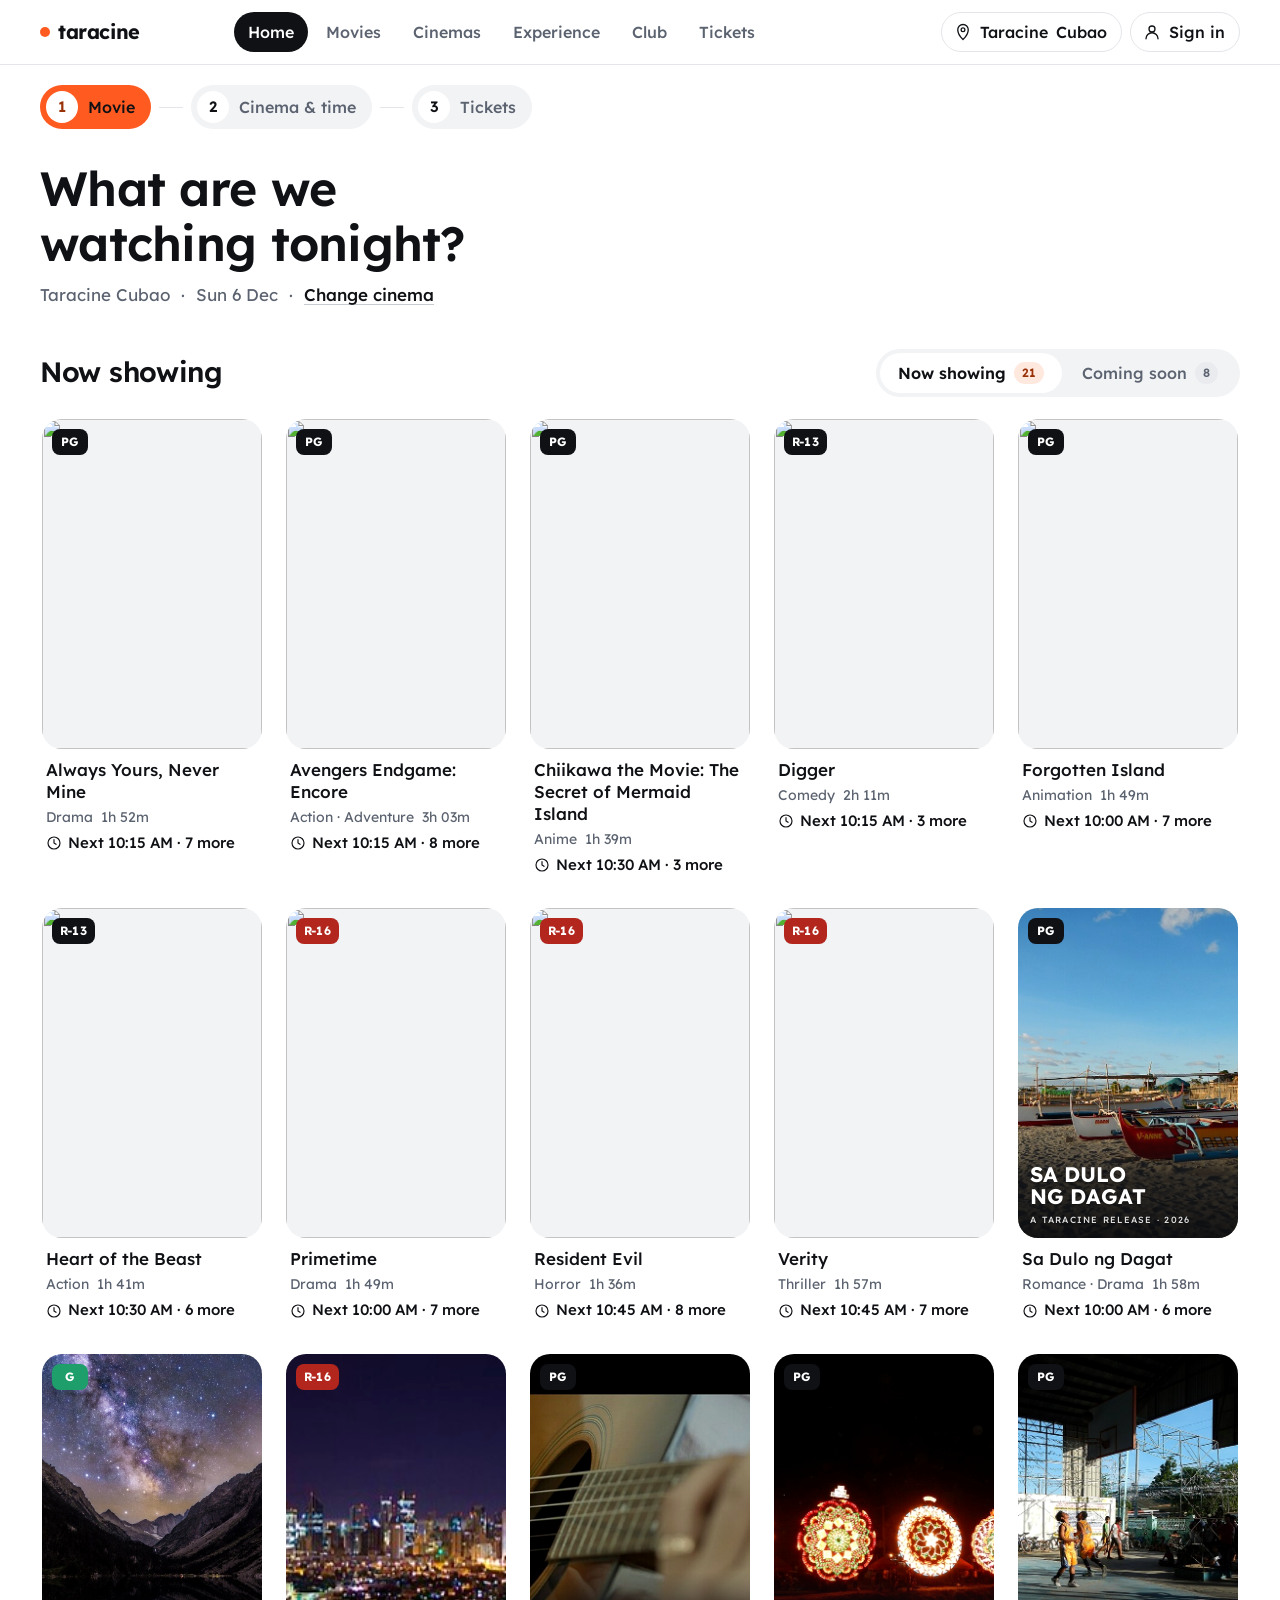
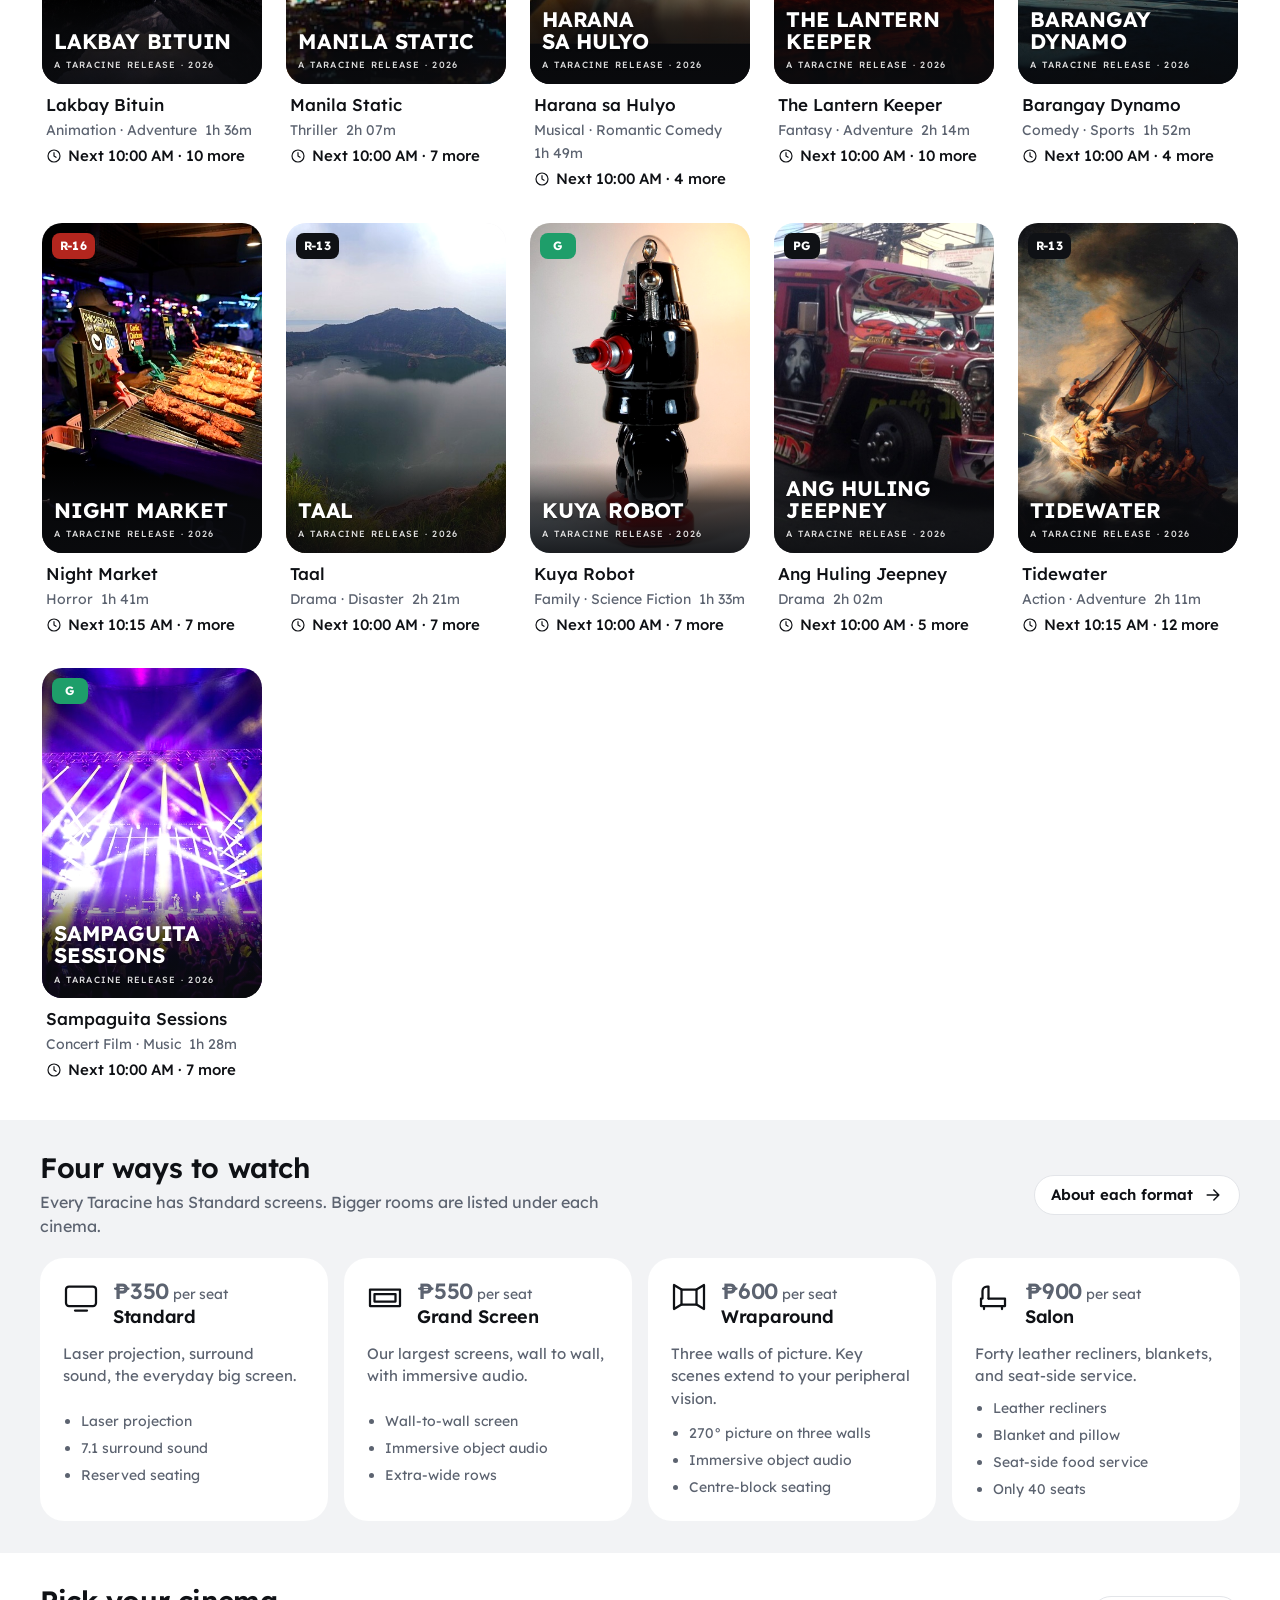
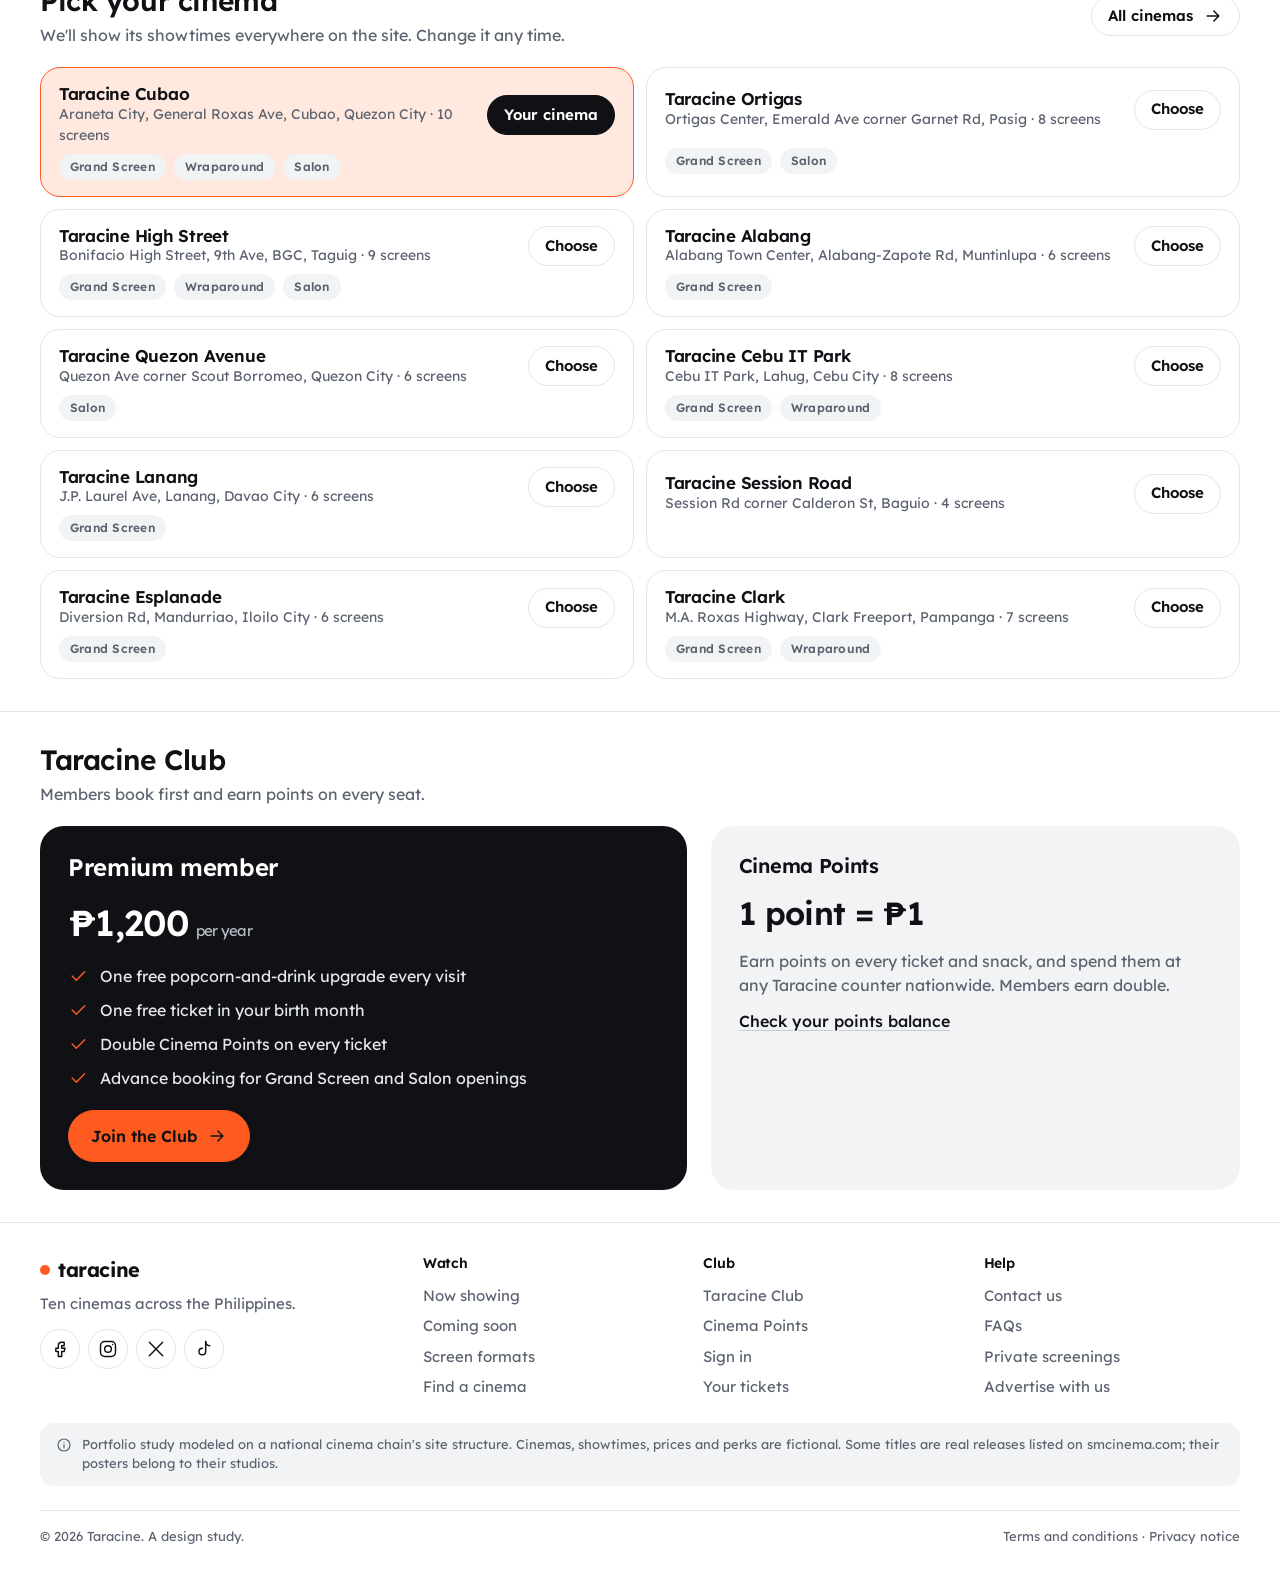
==== commit 9951ee63: "user dummyjson & payment method - Booking without an account: the Tickets step prompts to sign in or" ====
--- a/index.html
+++ b/index.html
@@ -48,12 +48,13 @@
     <nav class="nav" aria-label="Main">
       <a href="index.html" data-nav="home">Home</a>
       <a href="movies.html" data-nav="movies">Movies</a>
-      <a href="index.html#cinemas" data-nav="cinemas">Cinemas</a>
-      <a href="index.html#experience" data-nav="experience">Experience</a>
+      <a href="cinemas.html" data-nav="cinemas">Cinemas</a>
+      <a href="experience.html" data-nav="experience">Experience</a>
       <a href="index.html#club" data-nav="club">Club</a>
+      <a href="tickets.html" data-nav="tickets">Tickets</a>
     </nav>
     <div class="topbar__right">
-      <a class="pill" href="index.html#cinemas" id="cinema-pill" title="Your cinema"><svg class="icon"><use href="#i-pin"/></svg><span class="long">Taracine </span><span id="cinema-pill-name">Cubao</span></a>
+      <a class="pill" href="cinemas.html" id="cinema-pill" title="Your cinema"><svg class="icon"><use href="#i-pin"/></svg><span class="long">Taracine </span><span id="cinema-pill-name">Cubao</span></a>
       <a class="pill sign" href="login.html" id="sign-in" data-nav="login"><svg class="icon"><use href="#i-user"/></svg>Sign in</a>
     </div>
   </div>
@@ -90,7 +91,7 @@
   <div class="wrap">
     <div class="course__head">
       <div class="lead"><h2 id="exp-title">Four ways to watch</h2><p>Every Taracine has Standard screens. Bigger rooms are listed under each cinema.</p></div>
-      <a class="btn btn--ghost btn--sm" href="movies.html">Browse by format<svg class="icon"><use href="#i-arrow"/></svg></a>
+      <a class="btn btn--ghost btn--sm" href="experience.html">About each format<svg class="icon"><use href="#i-arrow"/></svg></a>
     </div>
     <div class="formats" id="formats"></div>
   </div>
@@ -100,6 +101,7 @@
   <div class="wrap">
     <div class="course__head">
       <div class="lead"><h2 id="cin-title">Pick your cinema</h2><p>We'll show its showtimes everywhere on the site. Change it any time.</p></div>
+      <a class="btn btn--ghost btn--sm" href="cinemas.html">All cinemas<svg class="icon"><use href="#i-arrow"/></svg></a>
     </div>
     <div class="cinemas" id="cinema-list"></div>
   </div>
@@ -152,11 +154,11 @@
           <a href="#" aria-label="Taracine on TikTok"><svg class="icon"><use href="#i-tt"/></svg></a>
         </div>
       </div>
-      <div><h3>Watch</h3><ul><li><a href="movies.html">Now showing</a></li><li><a href="movies.html#soon">Coming soon</a></li><li><a href="index.html#experience">Screen formats</a></li><li><a href="index.html#cinemas">Find a cinema</a></li></ul></div>
-      <div><h3>Club</h3><ul><li><a href="index.html#club">Taracine Club</a></li><li><a href="index.html#club">Cinema Points</a></li><li><a href="login.html">Sign in</a></li><li><a href="#">Gift tickets</a></li></ul></div>
+      <div><h3>Watch</h3><ul><li><a href="movies.html">Now showing</a></li><li><a href="movies.html#soon">Coming soon</a></li><li><a href="experience.html">Screen formats</a></li><li><a href="cinemas.html">Find a cinema</a></li></ul></div>
+      <div><h3>Club</h3><ul><li><a href="index.html#club">Taracine Club</a></li><li><a href="index.html#club">Cinema Points</a></li><li><a href="login.html">Sign in</a></li><li><a href="tickets.html">Your tickets</a></li></ul></div>
       <div><h3>Help</h3><ul><li><a href="#">Contact us</a></li><li><a href="#">FAQs</a></li><li><a href="#">Private screenings</a></li><li><a href="#">Advertise with us</a></li></ul></div>
     </div>
-    <p class="notice"><svg class="icon"><use href="#i-info"/></svg><span>Portfolio study modeled on a national cinema chain's site structure. Every film, cinema, price and perk here is fictional.</span></p>
+    <p class="notice"><svg class="icon"><use href="#i-info"/></svg><span>Portfolio study modeled on a national cinema chain's site structure. Cinemas, showtimes, prices and perks are fictional. Some titles are real releases listed on smcinema.com; their posters belong to their studios.</span></p>
     <div class="footer__legal"><span>© 2026 Taracine. A design study.</span><span><a href="#">Terms and conditions</a> · <a href="#">Privacy notice</a></span></div>
   </div>
 </footer>
@@ -164,8 +166,8 @@
 <nav class="tabbar" aria-label="Sections">
   <a href="index.html" data-nav="home"><svg class="icon"><use href="#i-home"/></svg>Home</a>
   <a href="movies.html" data-nav="movies"><svg class="icon"><use href="#i-film"/></svg>Movies</a>
-  <a href="index.html#cinemas" data-nav="cinemas"><svg class="icon"><use href="#i-pin"/></svg>Cinemas</a>
-  <a href="#" id="tab-tickets"><svg class="icon"><use href="#i-ticket"/></svg>Tickets</a>
+  <a href="cinemas.html" data-nav="cinemas"><svg class="icon"><use href="#i-pin"/></svg>Cinemas</a>
+  <a href="tickets.html" id="tab-tickets" data-nav="tickets"><svg class="icon"><use href="#i-ticket"/></svg>Tickets</a>
   <a href="login.html" id="tab-account" data-nav="login"><svg class="icon"><use href="#i-user"/></svg>Account</a>
 </nav>
 
--- a/assets/css/taracine.css
+++ b/assets/css/taracine.css
@@ -452,3 +452,71 @@
   .row__seats { gap: 4px; }
   .seat.mine::after { background-size: 11px; }
 }
+
+/* ---------- cinemas page ---------- */
+.search { flex: 1 1 320px; max-width: 420px; }
+.cinemas--page .cinema { grid-template-columns: minmax(0, 1fr) auto; }
+.cinema__today { grid-column: 1 / -1; display: flex; flex-wrap: wrap; gap: 6px 14px; font-size: 0.875rem; color: var(--mid); border-top: 1px solid var(--line); padding-top: 10px; margin-top: 2px; }
+.cinema__today b { color: var(--ink); font-weight: 600; }
+.cinema .actions { grid-row: 1; grid-column: 2; display: flex; gap: 8px; }
+
+/* ---------- experience page ---------- */
+.xp { display: grid; gap: 16px; }
+.xp__item { display: grid; grid-template-columns: minmax(0, 1.1fr) minmax(0, 0.9fr); gap: 24px; border: 1px solid var(--line); border-radius: var(--r-lg); padding: 24px; align-items: start; }
+.xp__item .icon { width: 44px; height: 44px; stroke-width: 1.5; }
+.xp__head { display: flex; align-items: center; gap: 14px; margin-bottom: 10px; }
+.xp__head h3 { font-size: 1.5rem; }
+.xp__price { font-weight: 600; font-size: 1.375rem; letter-spacing: -0.01em; }
+.xp__price small { color: var(--mid); font-weight: 400; font-size: 0.875rem; margin-left: 6px; }
+.xp__blurb { color: var(--mid); margin: 6px 0 12px; max-width: 56ch; }
+.xp__side { background: var(--panel); border-radius: var(--r); padding: 18px; display: grid; gap: 10px; }
+.xp__side h4 { font-size: 0.875rem; font-weight: 600; margin: 0; }
+.xp__side .chips .chip { background: var(--bg); }
+.xp__side .actions { margin-top: 4px; }
+@media (max-width: 820px) {
+  .xp__item { grid-template-columns: 1fr; gap: 16px; padding: 18px; }
+  .cinema .actions { grid-row: auto; grid-column: 1 / -1; }
+  .cinemas--page .cinema { grid-template-columns: 1fr; }
+}
+
+/* ---------- sign-in prompt, payment, receipts ---------- */
+.authbox { border: 1px solid var(--line); border-radius: var(--r-lg); padding: 20px 22px; display: grid; gap: 10px; background: var(--accent-soft); border-color: transparent; }
+.authbox h3 { font-size: 1.125rem; }
+.authbox p { color: var(--accent-ink); font-size: 0.9375rem; max-width: 60ch; }
+.authbox .actions { margin-top: 4px; }
+.fgroup--names { display: grid; grid-template-columns: 1fr 1fr; gap: 12px; }
+.fgroup--names > div { display: grid; gap: 6px; }
+.methods { display: grid; gap: 8px; }
+.method { display: flex; align-items: center; gap: 14px; padding: 14px 16px; border: 1px solid var(--line); border-radius: 16px; cursor: pointer; transition: border-color var(--t), background var(--t); min-height: 64px; }
+.method:hover { background: var(--panel); }
+.method input { width: 20px; height: 20px; margin: 0; accent-color: var(--accent); flex-shrink: 0; }
+.method span { display: grid; gap: 2px; }
+.method b { font-weight: 600; }
+.method small { color: var(--mid); font-size: 0.8125rem; }
+.method:has(input:checked) { border-color: var(--ink); background: var(--panel); }
+.method--demo:has(input:checked) { border-color: var(--accent); background: var(--accent-soft); }
+.method--demo:has(input:checked) small { color: var(--accent-ink); }
+.receipts { display: grid; grid-template-columns: repeat(auto-fill, minmax(340px, 1fr)); gap: 16px; }
+.receipt { border: 1px solid var(--line); border-radius: var(--r-lg); overflow: hidden; display: grid; grid-template-rows: auto 1fr auto; transition: border-color var(--t); }
+.receipt.new { border-color: var(--ok); }
+.receipt__top { display: grid; grid-template-columns: 56px 1fr; gap: 14px; padding: 16px; border-bottom: 1px dashed var(--line); align-items: center; }
+.receipt__top img { width: 56px; height: 84px; object-fit: cover; border-radius: 8px; background: var(--panel); }
+.receipt__top h3 { font-size: 1.125rem; }
+.receipt__top p { color: var(--mid); font-size: 0.875rem; }
+.receipt__body { padding: 16px; display: grid; grid-template-columns: 1fr auto; gap: 14px; align-items: center; }
+.receipt__rows { display: grid; gap: 6px; font-size: 0.9375rem; }
+.receipt__rows div { display: flex; justify-content: space-between; gap: 12px; }
+.receipt__rows span:first-child { color: var(--mid); }
+.receipt__rows b { font-weight: 600; text-align: right; }
+.qr { width: 96px; height: 96px; display: grid; grid-template-columns: repeat(12, 1fr); gap: 1px; padding: 6px; background: #fff; border: 1px solid var(--line); border-radius: 8px; }
+.qr i { display: block; background: var(--ink); border-radius: 1px; }
+.qr i.o { background: transparent; }
+.receipt__foot { display: flex; justify-content: space-between; align-items: center; gap: 12px; padding: 12px 16px; background: var(--panel); font-size: 0.8125rem; color: var(--mid); flex-wrap: wrap; }
+.receipt__foot b { font-family: ui-monospace, SFMono-Regular, Menlo, monospace; color: var(--ink); font-size: 0.875rem; letter-spacing: 0.04em; }
+.receipt__foot .link { color: var(--ink); }
+@media (max-width: 820px) {
+  .fgroup--names { grid-template-columns: 1fr; }
+  .receipts { grid-template-columns: 1fr; }
+  .receipt__body { grid-template-columns: 1fr; }
+  .qr { justify-self: start; }
+}
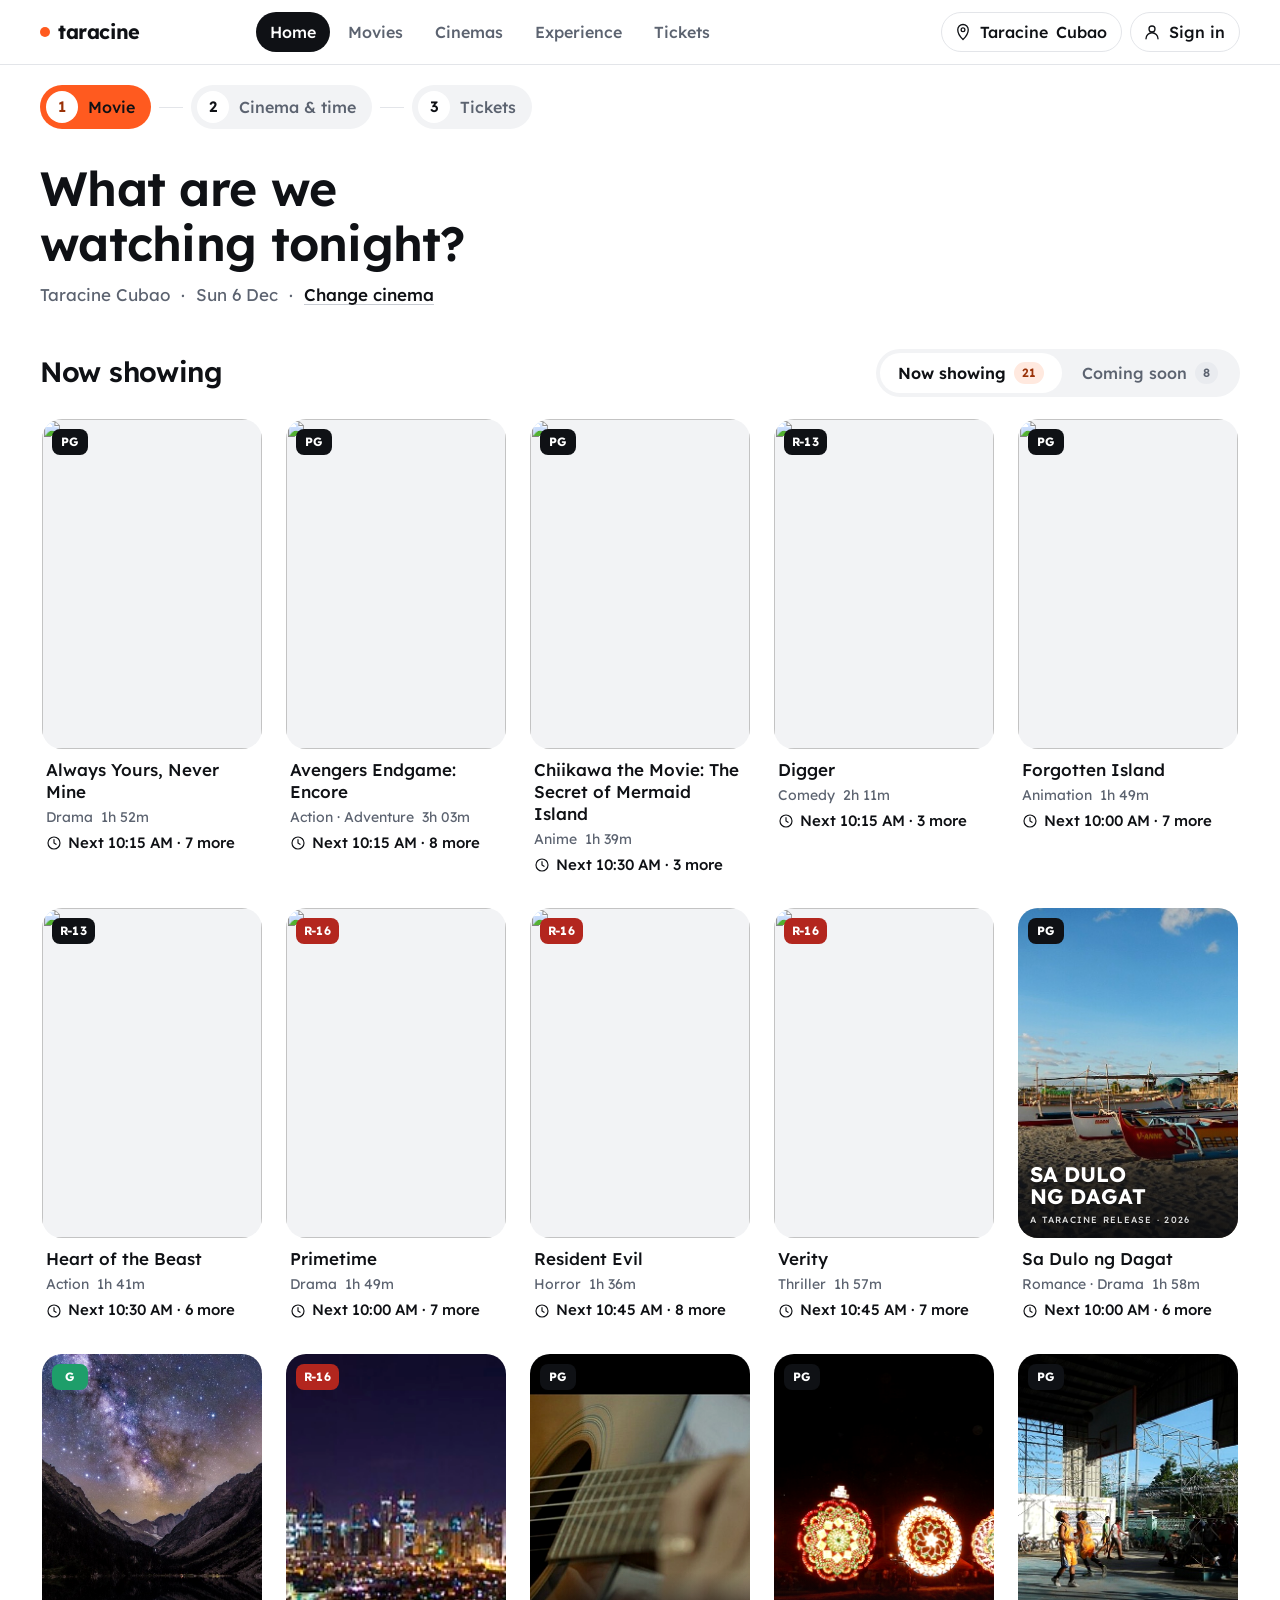
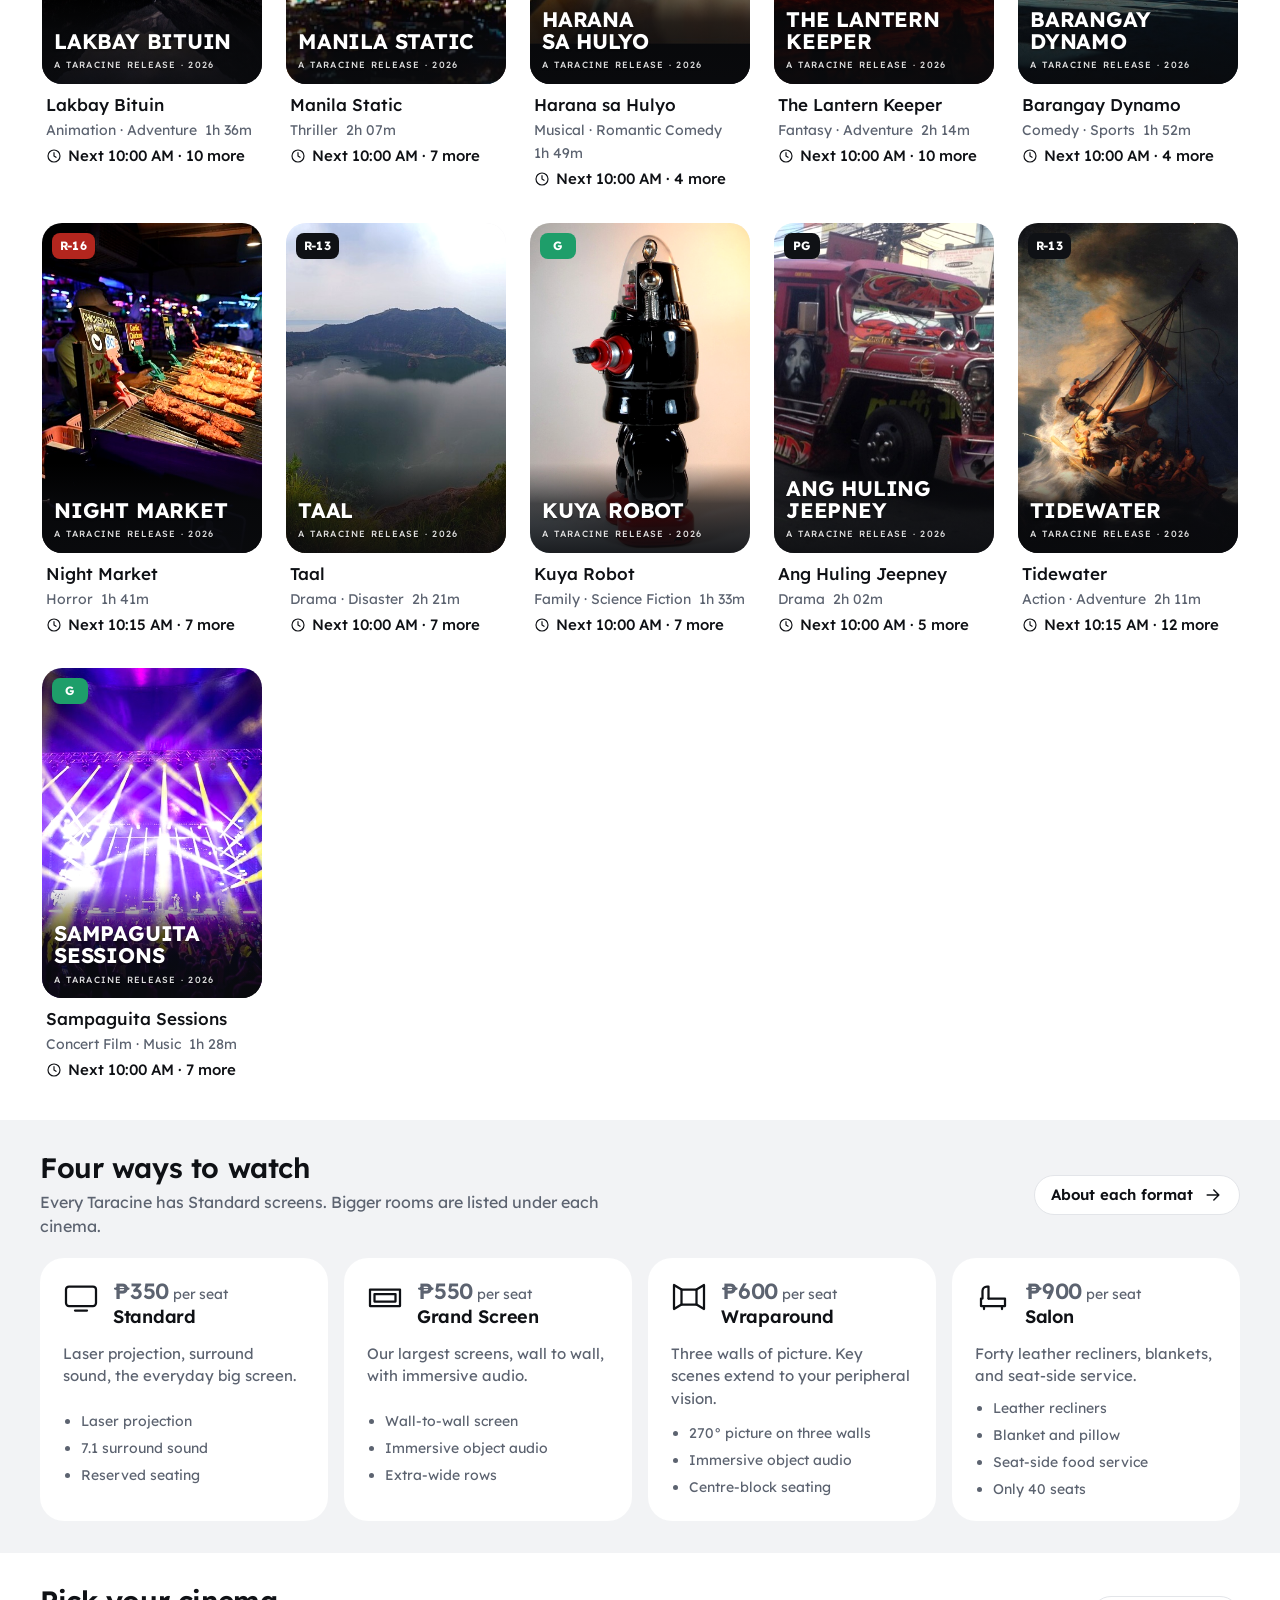
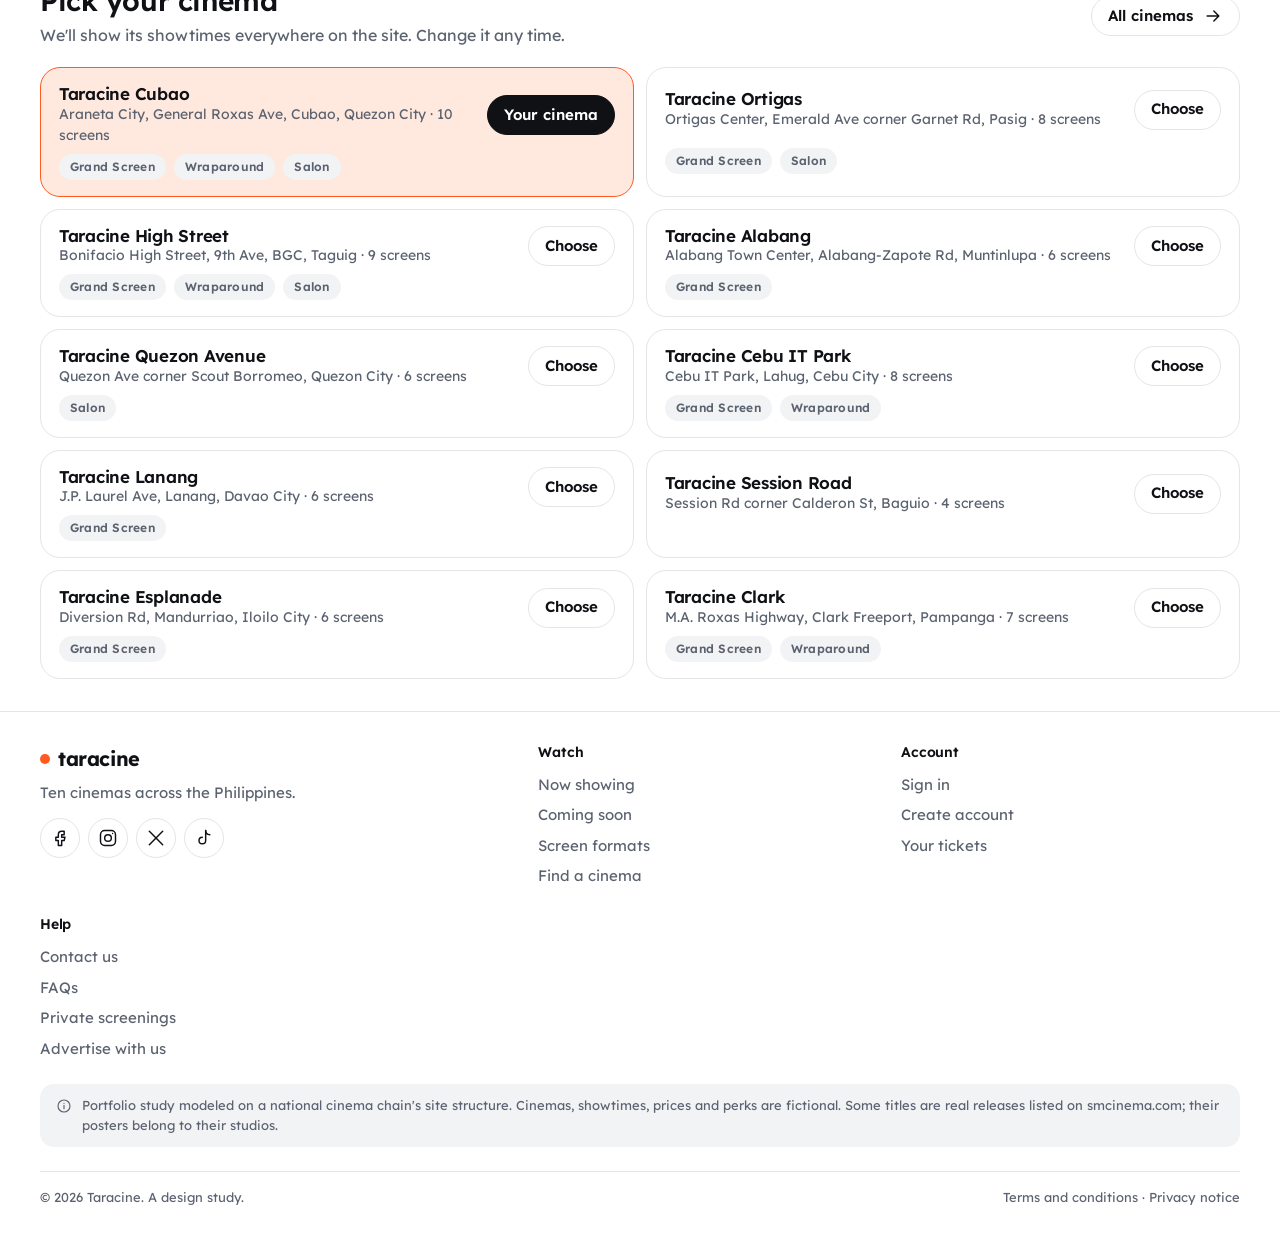
==== commit cd0aa075: "Profile modal (edit username, log out); remove the Club - Clicking the signed-in name pill or the Ac" ====
--- a/index.html
+++ b/index.html
@@ -20,6 +20,7 @@
   <symbol id="i-pin" viewBox="0 0 24 24"><path d="M12 22s7-6.5 7-13a7 7 0 0 0-14 0c0 6.5 7 13 7 13z"/><circle cx="12" cy="9" r="2.5"/></symbol>
   <symbol id="i-ticket" viewBox="0 0 24 24"><path d="M3 9V7a2 2 0 0 1 2-2h14a2 2 0 0 1 2 2v2a3 3 0 0 0 0 6v2a2 2 0 0 1-2 2H5a2 2 0 0 1-2-2v-2a3 3 0 0 0 0-6z"/><path d="M13 5v14"/></symbol>
   <symbol id="i-user" viewBox="0 0 24 24"><circle cx="12" cy="8" r="4"/><path d="M4 21a8 8 0 0 1 16 0"/></symbol>
+  <symbol id="i-close" viewBox="0 0 24 24"><path d="M6 6l12 12M18 6L6 18"/></symbol>
   <symbol id="i-chevron" viewBox="0 0 24 24"><path d="M6 9l6 6 6-6"/></symbol>
   <symbol id="i-arrow" viewBox="0 0 24 24"><path d="M5 12h14M13 6l6 6-6 6"/></symbol>
   <symbol id="i-check" viewBox="0 0 24 24"><path d="M5 12l5 5L20 7"/></symbol>
@@ -50,7 +51,6 @@
       <a href="movies.html" data-nav="movies">Movies</a>
       <a href="cinemas.html" data-nav="cinemas">Cinemas</a>
       <a href="experience.html" data-nav="experience">Experience</a>
-      <a href="index.html#club" data-nav="club">Club</a>
       <a href="tickets.html" data-nav="tickets">Tickets</a>
     </nav>
     <div class="topbar__right">
@@ -107,30 +107,6 @@
   </div>
 </section>
 
-<section class="course" id="club" aria-labelledby="club-title">
-  <div class="wrap">
-    <div class="course__head"><div class="lead"><h2 id="club-title">Taracine Club</h2><p>Members book first and earn points on every seat.</p></div></div>
-    <div class="club">
-      <div class="club__card">
-        <h3>Premium member</h3>
-        <p class="price">₱1,200<small>per year</small></p>
-        <ul>
-          <li><svg class="icon"><use href="#i-check"/></svg>One free popcorn-and-drink upgrade every visit</li>
-          <li><svg class="icon"><use href="#i-check"/></svg>One free ticket in your birth month</li>
-          <li><svg class="icon"><use href="#i-check"/></svg>Double Cinema Points on every ticket</li>
-          <li><svg class="icon"><use href="#i-check"/></svg>Advance booking for Grand Screen and Salon openings</li>
-        </ul>
-        <a class="btn" href="#">Join the Club<svg class="icon"><use href="#i-arrow"/></svg></a>
-      </div>
-      <div class="club__points">
-        <h3>Cinema Points</h3>
-        <p class="big">1 point = ₱1</p>
-        <p>Earn points on every ticket and snack, and spend them at any Taracine counter nationwide. Members earn double.</p>
-        <a class="link" href="#">Check your points balance</a>
-      </div>
-    </div>
-  </div>
-</section>
 
 <div class="continue" id="continue" data-show="false" aria-live="polite">
   <div class="wrap continue__in">
@@ -155,7 +131,7 @@
         </div>
       </div>
       <div><h3>Watch</h3><ul><li><a href="movies.html">Now showing</a></li><li><a href="movies.html#soon">Coming soon</a></li><li><a href="experience.html">Screen formats</a></li><li><a href="cinemas.html">Find a cinema</a></li></ul></div>
-      <div><h3>Club</h3><ul><li><a href="index.html#club">Taracine Club</a></li><li><a href="index.html#club">Cinema Points</a></li><li><a href="login.html">Sign in</a></li><li><a href="tickets.html">Your tickets</a></li></ul></div>
+      <div><h3>Account</h3><ul><li><a href="login.html">Sign in</a></li><li><a href="login.html?mode=signup">Create account</a></li><li><a href="tickets.html">Your tickets</a></li></ul></div>
       <div><h3>Help</h3><ul><li><a href="#">Contact us</a></li><li><a href="#">FAQs</a></li><li><a href="#">Private screenings</a></li><li><a href="#">Advertise with us</a></li></ul></div>
     </div>
     <p class="notice"><svg class="icon"><use href="#i-info"/></svg><span>Portfolio study modeled on a national cinema chain's site structure. Cinemas, showtimes, prices and perks are fictional. Some titles are real releases listed on smcinema.com; their posters belong to their studios.</span></p>
@@ -171,6 +147,25 @@
   <a href="login.html" id="tab-account" data-nav="login"><svg class="icon"><use href="#i-user"/></svg>Account</a>
 </nav>
 
+<dialog class="modal" id="profile-modal" aria-labelledby="profile-title">
+  <form method="dialog" class="modal__card" id="profile-form">
+    <div class="modal__head">
+      <div><h2 id="profile-title">Your account</h2><p class="muted" id="profile-email"></p></div>
+      <button class="modal__close" type="button" id="profile-close" aria-label="Close"><svg class="icon"><use href="#i-close"/></svg></button>
+    </div>
+    <div class="fgroup">
+      <label for="profile-username">Username</label>
+      <input class="input" type="text" id="profile-username" autocomplete="username" minlength="3" maxlength="24" pattern="[A-Za-z0-9_.]+">
+      <small class="msg" id="profile-username-msg">Letters, numbers, dots and underscores. Saved through dummyjson.com.</small>
+    </div>
+    <p class="state" id="profile-state" hidden><svg class="icon"><use href="#i-info"/></svg><span></span></p>
+    <div class="modal__actions">
+      <button class="btn" type="button" id="profile-save">Save changes<svg class="icon"><use href="#i-arrow"/></svg></button>
+      <button class="btn btn--ghost" type="button" id="profile-logout">Log out</button>
+    </div>
+  </form>
+</dialog>
+
 <script src="assets/js/data.js"></script>
 <script src="assets/js/app.js"></script>
 </body>
--- a/assets/css/taracine.css
+++ b/assets/css/taracine.css
@@ -189,19 +189,11 @@
 .cinema[aria-pressed="true"] .pick { background: var(--ink); color: #fff; border-color: var(--ink); }
 
 /* ---------- club ---------- */
-.club { display: grid; grid-template-columns: minmax(0, 1.1fr) minmax(0, 0.9fr); gap: 24px; align-items: stretch; }
-.club__card { background: var(--ink); color: #fff; border-radius: var(--r-lg); padding: 28px; display: flex; flex-direction: column; gap: 14px; }
-.club__card h3 { font-size: 1.5rem; }
-.club__card .price { font-size: 2.25rem; font-weight: 600; letter-spacing: -0.02em; }
-.club__card .price small { font-size: 0.9375rem; font-weight: 400; color: #B8BCC4; margin-left: 6px; }
-.club__card ul { display: grid; gap: 10px; color: #E6E8EC; }
-.club__card li { display: grid; grid-template-columns: 22px 1fr; gap: 10px; align-items: start; }
-.club__card li .icon { color: var(--accent); margin-top: 2px; }
-.club__card .btn { align-self: flex-start; margin-top: 6px; }
-.club__points { background: var(--panel); border-radius: var(--r-lg); padding: 28px; display: flex; flex-direction: column; gap: 12px; }
-.club__points h3 { font-size: 1.25rem; }
-.club__points p { color: var(--mid); }
-.club__points .big { font-size: 2rem; font-weight: 600; color: var(--ink); letter-spacing: -0.02em; }
+.extras { display: grid; grid-template-columns: 1fr 1fr; gap: 24px; align-items: stretch; }
+.extras__card { background: var(--panel); border-radius: var(--r-lg); padding: 28px; display: flex; flex-direction: column; gap: 12px; }
+.extras__card h3 { font-size: 1.25rem; }
+.extras__card p { color: var(--mid); }
+.extras__card .big { font-size: 2rem; font-weight: 600; color: var(--ink); letter-spacing: -0.02em; }
 
 /* ---------- film detail ---------- */
 .film { display: grid; grid-template-columns: 260px minmax(0, 1fr); gap: 32px; padding: 24px 0 32px; align-items: start; }
@@ -345,7 +337,7 @@
   .tile__open { opacity: 1; top: 14px; right: 14px; }
   .rail { grid-auto-columns: 150px; }
   .cinemas { grid-template-columns: 1fr; }
-  .club { grid-template-columns: 1fr; }
+  .extras { grid-template-columns: 1fr; }
   .film { grid-template-columns: 1fr; gap: 20px; }
   .film__art { max-width: 200px; }
   .dates { grid-template-columns: repeat(4, minmax(0, 1fr)); }
@@ -520,3 +512,69 @@
   .receipt__body { grid-template-columns: 1fr; }
   .qr { justify-self: start; }
 }
+
+/* ---------- online ticket document (receipt) ---------- */
+.receipts { grid-template-columns: repeat(auto-fill, minmax(420px, 1fr)); gap: 24px; }
+.doc { background: #fff; color: #111; border: 1px solid var(--line); border-radius: 12px; overflow: hidden; font-family: var(--font); }
+.doc.new { border-color: var(--ok); }
+.doc__head { text-align: center; padding: 22px 20px 14px; border-bottom: 1px solid #111; }
+.doc__brand { display: inline-flex; align-items: center; gap: 10px; font-weight: 700; font-size: 1.75rem; letter-spacing: -0.02em; }
+.doc__brand i { width: 34px; height: 34px; border-radius: 50%; border: 3px solid #111; display: inline-grid; place-items: center; }
+.doc__brand i::after { content: ""; width: 12px; height: 12px; border-radius: 50%; background: var(--accent); }
+.doc__title { font-weight: 700; font-size: 1.0625rem; letter-spacing: 0.04em; text-transform: uppercase; margin-top: 10px; }
+.doc__operator { margin-top: 10px; font-size: 0.875rem; line-height: 1.35; }
+.doc__operator b { display: block; font-weight: 600; text-transform: uppercase; letter-spacing: 0.02em; }
+.doc__operator u { text-decoration: none; display: block; font-weight: 600; }
+.doc__fiscal { padding: 12px 20px; border-bottom: 1px solid #111; display: grid; grid-template-columns: auto 1fr; gap: 2px 14px; font-size: 0.8125rem; font-family: ui-monospace, SFMono-Regular, Menlo, monospace; }
+.doc__fiscal span:nth-child(odd) { font-weight: 700; }
+.doc__ticket { border-bottom: 2px dashed #111; }
+.doc__ticket:last-child { border-bottom: 0; }
+.doc__body { display: grid; grid-template-columns: minmax(0, 1fr) auto; gap: 14px 18px; padding: 14px 20px 10px; align-items: start; }
+.doc__kv { display: grid; grid-template-columns: auto 1fr; gap: 4px 12px; font-size: 0.9375rem; align-content: start; }
+.doc__kv span:nth-child(odd) { color: #333; }
+.doc__kv b { font-weight: 700; }
+.doc__kv .movie { font-size: 1.5rem; line-height: 1.1; grid-column: 1 / -1; font-weight: 700; margin: 2px 0 6px; }
+.doc__kv .plain { grid-column: 1 / -1; color: #333; font-size: 0.875rem; }
+.doc__codes { display: grid; gap: 10px; justify-items: center; }
+.doc__codes .qrbox { width: 120px; height: 120px; border: 1px dashed #BBB; border-radius: 4px; }
+.doc__codes svg.barcode { width: 160px; height: 54px; }
+.doc__codes small { font-family: ui-monospace, SFMono-Regular, Menlo, monospace; font-size: 0.75rem; letter-spacing: 0.08em; }
+.doc__bar { display: grid; grid-template-columns: auto 1fr; align-items: center; gap: 12px; background: #111; color: #fff; padding: 10px 20px; }
+.doc__bar span { font-weight: 700; font-size: 1rem; }
+.doc__bar b { font-weight: 700; font-size: 2.25rem; text-align: center; letter-spacing: 0.02em; line-height: 1; }
+.doc__amounts { padding: 10px 20px 12px; display: grid; grid-template-columns: 1fr auto; gap: 3px 16px; font-size: 0.9375rem; font-variant-numeric: tabular-nums; }
+.doc__amounts span:nth-child(even) { text-align: right; font-weight: 600; }
+.doc__amounts .due { border-top: 2px solid #111; margin-top: 4px; padding-top: 6px; font-weight: 700; }
+.doc__amounts .due + .due { font-weight: 700; }
+.doc__foot { display: flex; justify-content: space-between; align-items: center; gap: 12px; padding: 12px 20px; background: var(--panel); font-size: 0.8125rem; color: var(--mid); flex-wrap: wrap; }
+.doc__foot .link { color: var(--ink); }
+.doc__foot .locked { color: var(--mid); }
+.doc__foot b { font-family: ui-monospace, SFMono-Regular, Menlo, monospace; color: var(--ink); }
+.doc__ticket--more { padding: 6px 20px 10px; font-size: 0.8125rem; color: #333; }
+@media (max-width: 820px) {
+  .receipts { grid-template-columns: 1fr; }
+  .doc__body { grid-template-columns: 1fr; }
+  .doc__codes { justify-items: start; grid-auto-flow: column; align-items: center; }
+  .doc__bar b { font-size: 1.75rem; }
+}
+@media print {
+  .topbar, .tabbar, .footer, .hero .actions, .doc__foot, .continue { display: none !important; }
+  body { background: #fff; padding: 0; }
+  .receipts { grid-template-columns: 1fr; gap: 0; }
+  .doc { border: 0; border-radius: 0; page-break-after: always; }
+}
+.doc__bar b.many { font-size: 1.25rem; line-height: 1.2; }
+
+/* ---------- profile modal ---------- */
+.modal { border: 0; padding: 0; background: transparent; max-width: min(440px, calc(100% - 32px)); width: 100%; }
+.modal::backdrop { background: rgba(15, 17, 21, 0.45); }
+.modal__card { background: var(--bg); border-radius: var(--r-lg); padding: 24px; display: grid; gap: 16px; border: 1px solid var(--line); }
+.modal__head { display: flex; justify-content: space-between; align-items: flex-start; gap: 12px; }
+.modal__head h2 { font-size: 1.375rem; }
+.modal__head p { font-size: 0.9375rem; margin-top: 2px; }
+.modal__close { width: 40px; height: 40px; border-radius: 50%; border: 1px solid var(--line); background: var(--bg); display: grid; place-items: center; color: var(--ink); }
+.modal__close:hover { background: var(--panel); }
+.modal__actions { display: flex; gap: 10px; flex-wrap: wrap; }
+.footer__grid { grid-template-columns: 1.4fr 1fr 1fr; }
+@media (max-width: 1100px) { .footer__grid { grid-template-columns: 1fr 1fr; } }
+@media (max-width: 820px) { .footer__grid { grid-template-columns: 1fr; } }
